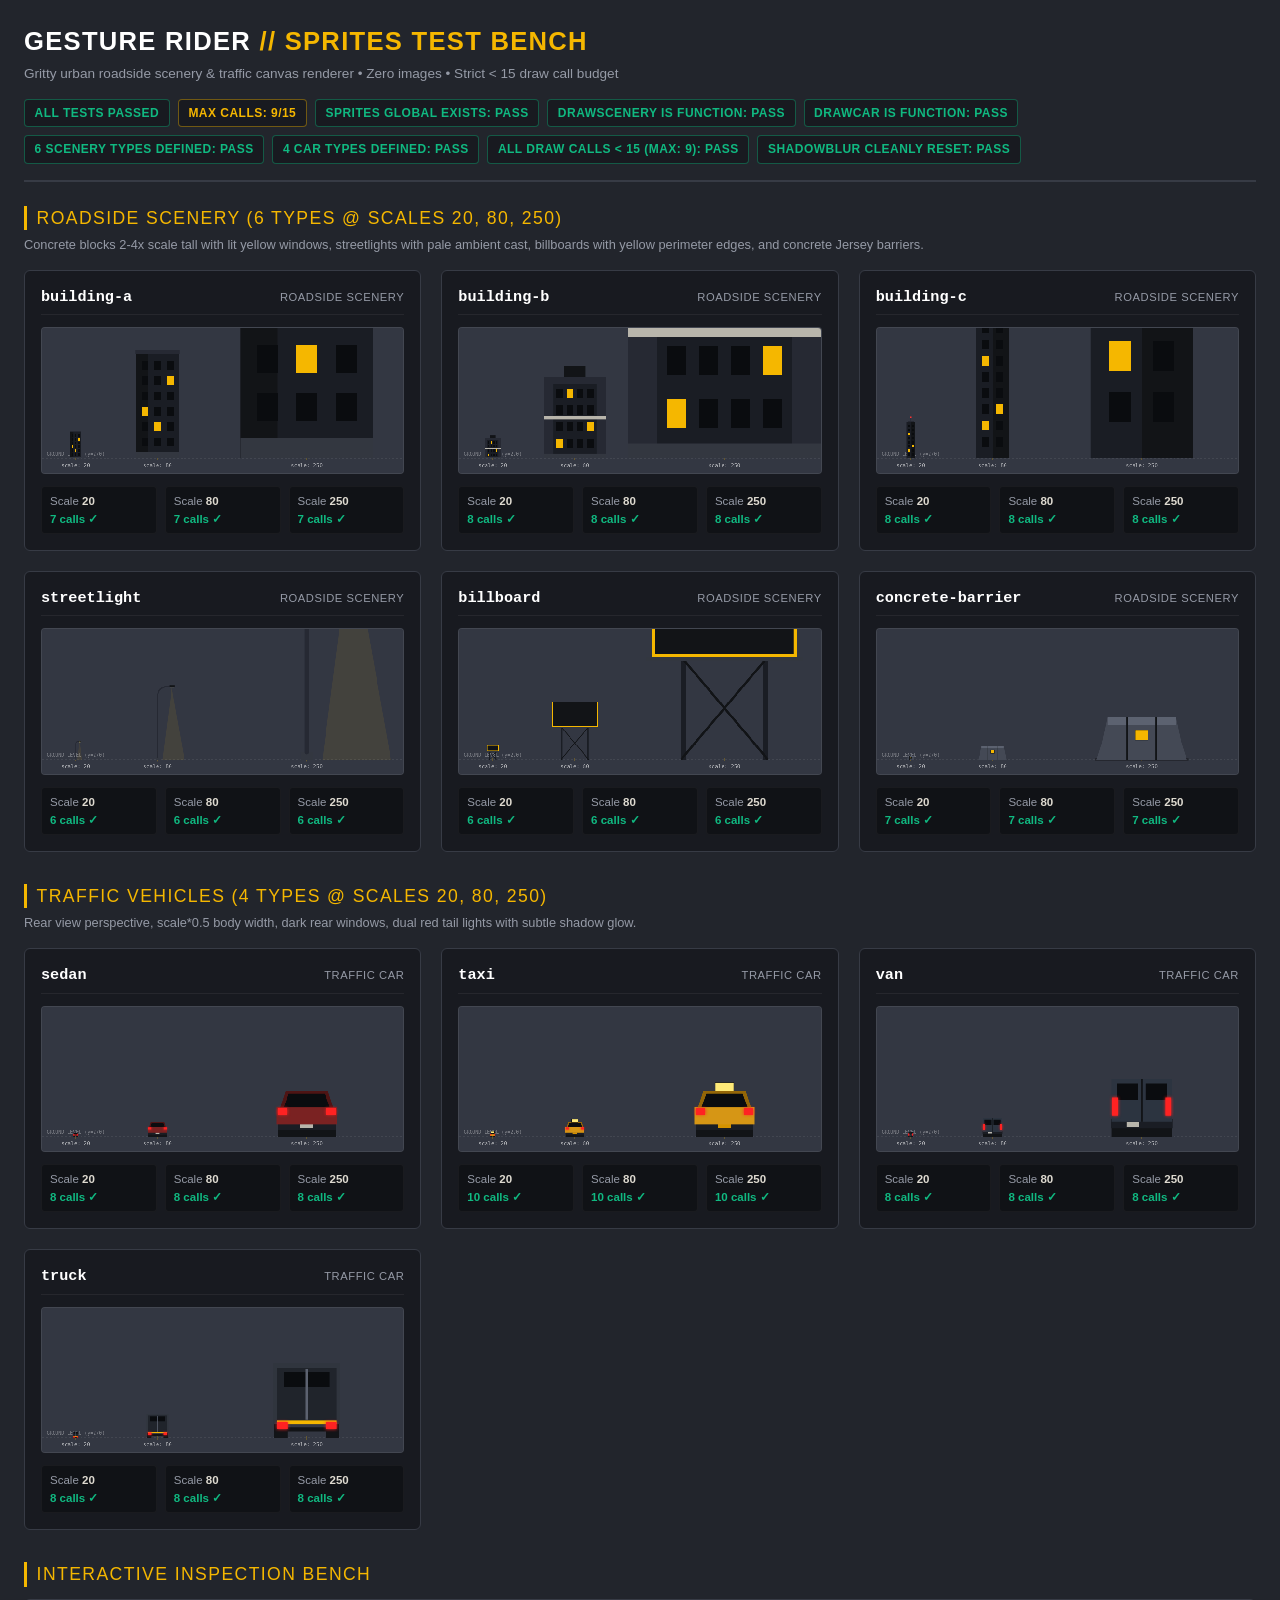
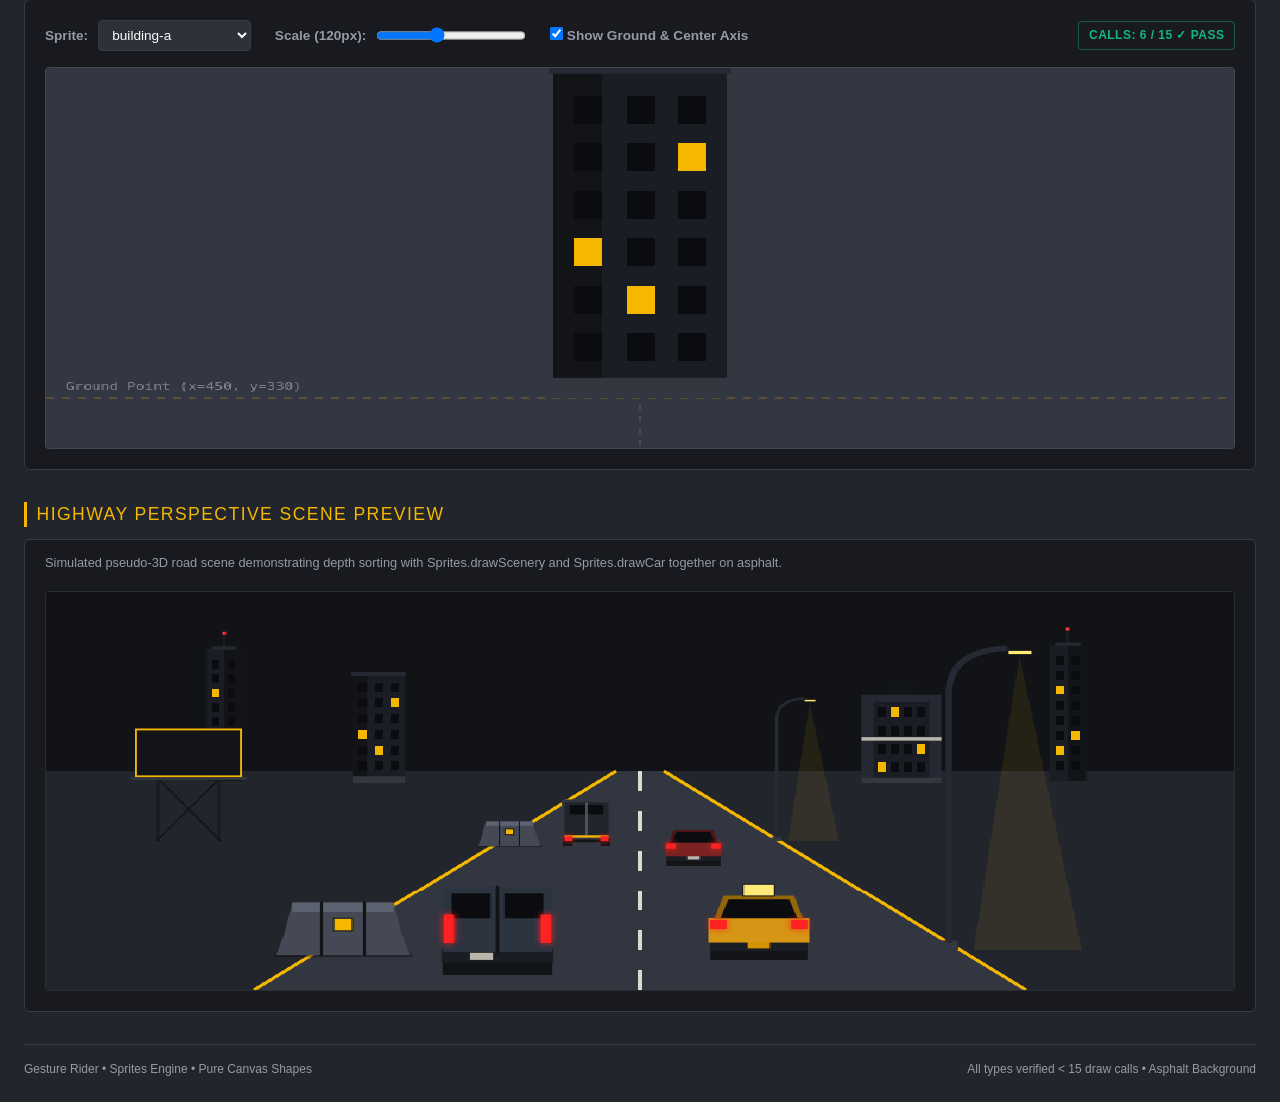
==== tools/sprite-test.html @ 246ff116 "sprites: generator and test page" ====
<!DOCTYPE html>
<html lang="en">
<head>
  <meta charset="UTF-8">
  <meta name="viewport" content="width=device-width, initial-scale=1.0">
  <title>Gesture Rider — Sprite Engine Test Bench</title>
  <style>
    :root {
      --bg-asphalt: #22252c;
      --bg-asphalt-light: #2d313a;
      --bg-card: #181a20;
      --border-card: #373b45;
      --text-main: #dedad0;
      --text-muted: #959aa6;
      --accent-yellow: #f5b700;
      --accent-yellow-dim: #997300;
      --accent-green: #10b981;
      --accent-red: #ef4444;
      --canvas-asphalt: #333742;
      --font-stack: -apple-system, BlinkMacSystemFont, "Segoe UI", Roboto, Helvetica, Arial, monospace;
    }

    * {
      box-sizing: border-box;
      margin: 0;
      padding: 0;
    }

    body {
      background-color: var(--bg-asphalt);
      color: var(--text-main);
      font-family: var(--font-stack);
      padding: 1.5rem;
      min-height: 100vh;
      line-height: 1.4;
    }

    header {
      max-width: 1300px;
      margin: 0 auto 1.5rem auto;
      border-bottom: 2px solid var(--border-card);
      padding-bottom: 1rem;
      display: flex;
      flex-wrap: wrap;
      justify-content: space-between;
      align-items: flex-end;
      gap: 1rem;
    }

    h1 {
      font-size: 1.6rem;
      font-weight: 800;
      letter-spacing: 0.05em;
      text-transform: uppercase;
      color: #fff;
    }

    h1 span {
      color: var(--accent-yellow);
    }

    .subtitle {
      font-size: 0.85rem;
      color: var(--text-muted);
      margin-top: 0.25rem;
    }

    .badge-bar {
      display: flex;
      gap: 0.5rem;
      flex-wrap: wrap;
    }

    .badge {
      display: inline-flex;
      align-items: center;
      gap: 0.35rem;
      font-size: 0.75rem;
      font-weight: 700;
      padding: 0.3rem 0.6rem;
      border-radius: 4px;
      background: var(--bg-card);
      border: 1px solid var(--border-card);
      text-transform: uppercase;
      letter-spacing: 0.04em;
    }

    .badge.pass {
      border-color: rgba(16, 185, 129, 0.4);
      color: var(--accent-green);
    }

    .badge.fail {
      border-color: rgba(239, 68, 68, 0.4);
      color: var(--accent-red);
    }

    .badge.yellow {
      border-color: rgba(245, 183, 0, 0.4);
      color: var(--accent-yellow);
    }

    main {
      max-width: 1300px;
      margin: 0 auto;
      display: flex;
      flex-direction: column;
      gap: 2rem;
    }

    .section-title {
      font-size: 1.1rem;
      text-transform: uppercase;
      letter-spacing: 0.08em;
      color: var(--accent-yellow);
      border-left: 3px solid var(--accent-yellow);
      padding-left: 0.6rem;
      margin-bottom: 0.75rem;
      display: flex;
      align-items: center;
      justify-content: space-between;
    }

    .section-desc {
      font-size: 0.8rem;
      color: var(--text-muted);
      margin-top: -0.4rem;
      margin-bottom: 1rem;
    }

    .sprite-grid {
      display: grid;
      grid-template-columns: repeat(auto-fit, minmax(380px, 1fr));
      gap: 1.25rem;
    }

    .sprite-card {
      background: var(--bg-card);
      border: 1px solid var(--border-card);
      border-radius: 6px;
      padding: 1rem;
      display: flex;
      flex-direction: column;
      gap: 0.75rem;
    }

    .card-header {
      display: flex;
      justify-content: space-between;
      align-items: baseline;
      border-bottom: 1px solid rgba(255, 255, 255, 0.06);
      padding-bottom: 0.4rem;
    }

    .sprite-name {
      font-size: 0.95rem;
      font-weight: 700;
      color: #fff;
      font-family: monospace;
    }

    .sprite-type-label {
      font-size: 0.7rem;
      text-transform: uppercase;
      color: var(--text-muted);
      letter-spacing: 0.05em;
    }

    .canvas-wrap {
      position: relative;
      background: var(--canvas-asphalt);
      border: 1px solid rgba(255, 255, 255, 0.08);
      border-radius: 4px;
      overflow: hidden;
      display: flex;
      justify-content: center;
      align-items: center;
    }

    canvas {
      display: block;
      width: 100%;
      height: auto;
      image-rendering: pixelated;
    }

    .scales-row {
      display: grid;
      grid-template-columns: 1fr 1fr 1fr;
      gap: 0.5rem;
      font-size: 0.72rem;
      color: var(--text-muted);
    }

    .scale-stat {
      background: rgba(0, 0, 0, 0.3);
      padding: 0.35rem 0.5rem;
      border-radius: 4px;
      border: 1px solid rgba(255, 255, 255, 0.04);
      display: flex;
      flex-direction: column;
      gap: 0.15rem;
    }

    .scale-stat strong {
      color: var(--text-main);
    }

    .scale-stat .calls-tag {
      color: var(--accent-green);
      font-weight: bold;
    }

    .interactive-panel {
      background: var(--bg-card);
      border: 1px solid var(--border-card);
      border-radius: 6px;
      padding: 1.25rem;
      display: flex;
      flex-direction: column;
      gap: 1rem;
    }

    .controls-row {
      display: flex;
      flex-wrap: wrap;
      gap: 1.5rem;
      align-items: center;
    }

    .control-group {
      display: flex;
      align-items: center;
      gap: 0.6rem;
      font-size: 0.85rem;
    }

    label {
      color: var(--text-muted);
      font-weight: 600;
    }

    select, input[type="range"] {
      background: var(--bg-asphalt-light);
      color: #fff;
      border: 1px solid var(--border-card);
      padding: 0.4rem 0.6rem;
      border-radius: 4px;
      font-size: 0.85rem;
    }

    select:focus, input[type="range"]:focus {
      outline: none;
      border-color: var(--accent-yellow);
    }

    .interactive-canvas-wrap {
      background: var(--canvas-asphalt);
      border: 1px solid rgba(255, 255, 255, 0.08);
      border-radius: 4px;
      position: relative;
    }

    #interactiveCanvas {
      width: 100%;
      height: 380px;
    }

    .highway-preview-wrap {
      background: var(--bg-card);
      border: 1px solid var(--border-card);
      border-radius: 6px;
      padding: 1.25rem;
      display: flex;
      flex-direction: column;
      gap: 0.75rem;
    }

    #highwayCanvas {
      width: 100%;
      height: 400px;
      background: #191c22;
      border: 1px solid rgba(255, 255, 255, 0.08);
      border-radius: 4px;
    }

    footer {
      max-width: 1300px;
      margin: 2rem auto 0 auto;
      padding-top: 1rem;
      border-top: 1px solid var(--border-card);
      font-size: 0.75rem;
      color: var(--text-muted);
      display: flex;
      justify-content: space-between;
    }
  </style>
</head>
<body>

  <header>
    <div>
      <h1>Gesture Rider <span>// Sprites Test Bench</span></h1>
      <div class="subtitle">Gritty urban roadside scenery & traffic canvas renderer &bull; Zero images &bull; Strict &lt; 15 draw call budget</div>
    </div>
    <div class="badge-bar" id="suiteBadges">
      <div class="badge yellow">Initializing tests...</div>
    </div>
  </header>

  <main>

    <!-- SECTION 1: SCENERY TYPES -->
    <section>
      <div class="section-title">
        <span>Roadside Scenery (6 Types @ Scales 20, 80, 250)</span>
      </div>
      <div class="section-desc">
        Concrete blocks 2-4x scale tall with lit yellow windows, streetlights with pale ambient cast, billboards with yellow perimeter edges, and concrete Jersey barriers.
      </div>
      <div class="sprite-grid" id="sceneryGrid"></div>
    </section>

    <!-- SECTION 2: CAR / TRAFFIC TYPES -->
    <section>
      <div class="section-title">
        <span>Traffic Vehicles (4 Types @ Scales 20, 80, 250)</span>
      </div>
      <div class="section-desc">
        Rear view perspective, scale*0.5 body width, dark rear windows, dual red tail lights with subtle shadow glow.
      </div>
      <div class="sprite-grid" id="carsGrid"></div>
    </section>

    <!-- SECTION 3: INTERACTIVE INSPECTION -->
    <section>
      <div class="section-title">
        <span>Interactive Inspection Bench</span>
      </div>
      <div class="interactive-panel">
        <div class="controls-row">
          <div class="control-group">
            <label for="typeSelect">Sprite:</label>
            <select id="typeSelect"></select>
          </div>
          <div class="control-group">
            <label for="scaleSlider">Scale (<span id="scaleValueDisplay">120</span>px):</label>
            <input type="range" id="scaleSlider" min="10" max="300" value="120" step="2">
          </div>
          <div class="control-group">
            <label><input type="checkbox" id="showGroundCheck" checked> Show Ground & Center Axis</label>
          </div>
          <div class="badge-bar" style="margin-left: auto;">
            <div class="badge pass" id="benchCallsBadge">Calls: -</div>
          </div>
        </div>

        <div class="interactive-canvas-wrap">
          <canvas id="interactiveCanvas" width="900" height="380"></canvas>
        </div>
      </div>
    </section>

    <!-- SECTION 4: INTEGRATED HIGHWAY PERSPECTIVE PREVIEW -->
    <section>
      <div class="section-title">
        <span>Highway Perspective Scene Preview</span>
      </div>
      <div class="highway-preview-wrap">
        <div class="section-desc" style="margin-bottom: 0.5rem;">
          Simulated pseudo-3D road scene demonstrating depth sorting with Sprites.drawScenery and Sprites.drawCar together on asphalt.
        </div>
        <canvas id="highwayCanvas" width="1000" height="400"></canvas>
      </div>
    </section>

  </main>

  <footer>
    <div>Gesture Rider &bull; Sprites Engine &bull; Pure Canvas Shapes</div>
    <div>All types verified &lt; 15 draw calls &bull; Asphalt Background</div>
  </footer>

  <!-- Include sprites.js -->
  <script src="../sprites.js"></script>

  <script>
    (function () {
      'use strict';

      // -----------------------------------------------------------------
      // Draw Call Interceptor
      // -----------------------------------------------------------------
      function createDrawCallTracker(ctx) {
        let drawCalls = 0;
        const methods = ['fillRect', 'strokeRect', 'stroke', 'fill', 'fillText', 'strokeText'];
        const originals = {};

        methods.forEach(fn => {
          originals[fn] = ctx[fn];
          ctx[fn] = function (...args) {
            drawCalls++;
            return originals[fn].apply(ctx, args);
          };
        });

        // Intercept drawImage to enforce no external image rule
        const origDrawImage = ctx.drawImage;
        ctx.drawImage = function (...args) {
          throw new Error('Canvas rule violation: drawImage is strictly forbidden!');
        };

        return {
          get count() { return drawCalls; },
          reset() { drawCalls = 0; },
          restore() {
            methods.forEach(fn => { ctx[fn] = originals[fn]; });
            ctx.drawImage = origDrawImage;
          }
        };
      }

      // -----------------------------------------------------------------
      // Render Sprite Card (Scales: 20, 80, 250)
      // -----------------------------------------------------------------
      const SCENERY_TYPES = Sprites.SCENERY_TYPES;
      const CAR_TYPES = Sprites.CAR_TYPES;
      const TEST_SCALES = [20, 80, 250];

      function renderTriScaleCard(container, type, isCar) {
        const card = document.createElement('div');
        card.className = 'sprite-card';

        const header = document.createElement('div');
        header.className = 'card-header';
        header.innerHTML = `
          <div class="sprite-name">${type}</div>
          <div class="sprite-type-label">${isCar ? 'Traffic Car' : 'Roadside Scenery'}</div>
        `;
        card.appendChild(header);

        // Canvas container
        const wrap = document.createElement('div');
        wrap.className = 'canvas-wrap';

        // Wide canvas to fit scale 20, 80, 250 side-by-side
        const canvas = document.createElement('canvas');
        canvas.width = 750;
        canvas.height = 300;
        wrap.appendChild(canvas);
        card.appendChild(wrap);

        const ctx = canvas.getContext('2d');
        const tracker = createDrawCallTracker(ctx);

        // Asphalt background
        ctx.fillStyle = '#333742';
        ctx.fillRect(0, 0, canvas.width, canvas.height);

        // Ground line across the canvas
        const groundY = 270;
        ctx.strokeStyle = 'rgba(255, 255, 255, 0.15)';
        ctx.lineWidth = 1;
        ctx.setLineDash([4, 4]);
        ctx.beginPath();
        ctx.moveTo(0, groundY);
        ctx.lineTo(canvas.width, groundY);
        ctx.stroke();
        ctx.setLineDash([]);

        // Ground labels
        ctx.fillStyle = 'rgba(255, 255, 255, 0.35)';
        ctx.font = '10px monospace';
        ctx.fillText('GROUND LEVEL (y=270)', 10, groundY - 6);

        // Three anchor X coordinates for the 3 scales
        // Scale 20: x = 70
        // Scale 80: x = 240
        // Scale 250: x = 550
        const xPositions = [70, 240, 550];
        const callStats = [];

        TEST_SCALES.forEach((scale, i) => {
          const x = xPositions[i];
          tracker.reset();

          // Marker tick at ground point (x, y)
          ctx.strokeStyle = 'rgba(245, 183, 0, 0.5)';
          ctx.lineWidth = 1;
          ctx.beginPath();
          ctx.moveTo(x, groundY - 4);
          ctx.lineTo(x, groundY + 4);
          ctx.stroke();

          // Render sprite
          if (isCar) {
            Sprites.drawCar(ctx, type, x, groundY, scale);
          } else {
            Sprites.drawScenery(ctx, type, x, groundY, scale);
          }

          const calls = tracker.count;
          callStats.push({ scale, calls });

          // Scale marker text
          ctx.fillStyle = 'rgba(255, 255, 255, 0.6)';
          ctx.font = '11px monospace';
          ctx.textAlign = 'center';
          ctx.fillText(`scale: ${scale}`, x, groundY + 18);
        });

        // Scales row stats below canvas
        const statsRow = document.createElement('div');
        statsRow.className = 'scales-row';
        callStats.forEach(stat => {
          const cell = document.createElement('div');
          cell.className = 'scale-stat';
          cell.innerHTML = `
            <div>Scale <strong>${stat.scale}</strong></div>
            <div class="calls-tag">${stat.calls} calls ${stat.calls < 15 ? '✓' : '✗'}</div>
          `;
          statsRow.appendChild(cell);
        });
        card.appendChild(statsRow);

        container.appendChild(card);
      }

      // Populate Scenery and Cars
      const sceneryGrid = document.getElementById('sceneryGrid');
      SCENERY_TYPES.forEach(t => renderTriScaleCard(sceneryGrid, t, false));

      const carsGrid = document.getElementById('carsGrid');
      CAR_TYPES.forEach(t => renderTriScaleCard(carsGrid, t, true));

      // -----------------------------------------------------------------
      // Interactive Bench
      // -----------------------------------------------------------------
      const typeSelect = document.getElementById('typeSelect');
      const scaleSlider = document.getElementById('scaleSlider');
      const scaleValueDisplay = document.getElementById('scaleValueDisplay');
      const showGroundCheck = document.getElementById('showGroundCheck');
      const benchCallsBadge = document.getElementById('benchCallsBadge');
      const interactiveCanvas = document.getElementById('interactiveCanvas');
      const intCtx = interactiveCanvas.getContext('2d');
      const intTracker = createDrawCallTracker(intCtx);

      // Populate selector
      const optGroupScenery = document.createElement('optgroup');
      optGroupScenery.label = 'Roadside Scenery';
      SCENERY_TYPES.forEach(t => {
        const opt = document.createElement('option');
        opt.value = 'scenery:' + t;
        opt.textContent = t;
        optGroupScenery.appendChild(opt);
      });
      typeSelect.appendChild(optGroupScenery);

      const optGroupCars = document.createElement('optgroup');
      optGroupCars.label = 'Traffic Cars';
      CAR_TYPES.forEach(t => {
        const opt = document.createElement('option');
        opt.value = 'car:' + t;
        opt.textContent = t;
        optGroupCars.appendChild(opt);
      });
      typeSelect.appendChild(optGroupCars);

      function updateInteractive() {
        const val = typeSelect.value;
        const [category, type] = val.split(':');
        const scale = parseInt(scaleSlider.value, 10);
        scaleValueDisplay.textContent = scale;

        const cw = interactiveCanvas.width;
        const ch = interactiveCanvas.height;
        const cx = cw / 2;
        const groundY = ch - 50;

        // Asphalt background
        intCtx.fillStyle = '#333742';
        intCtx.fillRect(0, 0, cw, ch);

        if (showGroundCheck.checked) {
          // Asphalt road markings / ground axis
          intCtx.strokeStyle = 'rgba(245, 183, 0, 0.4)';
          intCtx.lineWidth = 1;
          intCtx.setLineDash([6, 6]);
          intCtx.beginPath();
          intCtx.moveTo(0, groundY);
          intCtx.lineTo(cw, groundY);
          intCtx.stroke();

          intCtx.strokeStyle = 'rgba(255, 255, 255, 0.2)';
          intCtx.beginPath();
          intCtx.moveTo(cx, 0);
          intCtx.lineTo(cx, ch);
          intCtx.stroke();
          intCtx.setLineDash([]);

          intCtx.fillStyle = 'rgba(255, 255, 255, 0.4)';
          intCtx.font = '11px monospace';
          intCtx.textAlign = 'left';
          intCtx.fillText(`Ground Point (x=${cx}, y=${groundY})`, 15, groundY - 8);
        }

        intTracker.reset();
        if (category === 'car') {
          Sprites.drawCar(intCtx, type, cx, groundY, scale);
        } else {
          Sprites.drawScenery(intCtx, type, cx, groundY, scale);
        }

        const calls = intTracker.count;
        benchCallsBadge.textContent = `Calls: ${calls} / 15 ${calls < 15 ? '✓ PASS' : '✗ OVER'}`;
        benchCallsBadge.className = calls < 15 ? 'badge pass' : 'badge fail';
      }

      typeSelect.addEventListener('change', updateInteractive);
      scaleSlider.addEventListener('input', updateInteractive);
      showGroundCheck.addEventListener('change', updateInteractive);
      updateInteractive();

      // -----------------------------------------------------------------
      // Highway Scene Preview (Simulated pseudo-3D perspective road)
      // -----------------------------------------------------------------
      const hwCanvas = document.getElementById('highwayCanvas');
      const hwCtx = hwCanvas.getContext('2d');

      function drawHighwayPreview() {
        const w = hwCanvas.width;
        const h = hwCanvas.height;

        // Dark night sky
        hwCtx.fillStyle = '#111317';
        hwCtx.fillRect(0, 0, w, h * 0.45);

        // Ground / asphalt plane
        hwCtx.fillStyle = '#22252c';
        hwCtx.fillRect(0, h * 0.45, w, h * 0.55);

        // Vanishing point
        const vpX = w * 0.5;
        const vpY = h * 0.45;

        // Road trapezoid
        const roadBottomW = w * 0.65;
        const roadTopW = 20;

        hwCtx.fillStyle = '#323640';
        hwCtx.beginPath();
        hwCtx.moveTo(vpX - roadTopW, vpY);
        hwCtx.lineTo(vpX + roadTopW, vpY);
        hwCtx.lineTo(vpX + roadBottomW / 2, h);
        hwCtx.lineTo(vpX - roadBottomW / 2, h);
        hwCtx.closePath();
        hwCtx.fill();

        // Asphalt shoulders
        hwCtx.strokeStyle = '#f5b700';
        hwCtx.lineWidth = 3;
        hwCtx.beginPath();
        hwCtx.moveTo(vpX - roadTopW, vpY);
        hwCtx.lineTo(vpX - roadBottomW / 2, h);
        hwCtx.moveTo(vpX + roadTopW, vpY);
        hwCtx.lineTo(vpX + roadBottomW / 2, h);
        hwCtx.stroke();

        // Road center dashed lines
        hwCtx.strokeStyle = '#dedad0';
        hwCtx.lineWidth = 4;
        hwCtx.setLineDash([20, 20]);
        hwCtx.beginPath();
        hwCtx.moveTo(vpX, vpY);
        hwCtx.lineTo(vpX, h);
        hwCtx.stroke();
        hwCtx.setLineDash([]);

        // Distant city skyline using building-c & building-a (scale 30-45)
        Sprites.drawScenery(hwCtx, 'building-c', w * 0.15, vpY + 10, 35);
        Sprites.drawScenery(hwCtx, 'building-a', w * 0.28, vpY + 12, 40);
        Sprites.drawScenery(hwCtx, 'building-b', w * 0.72, vpY + 12, 42);
        Sprites.drawScenery(hwCtx, 'building-c', w * 0.86, vpY + 10, 36);

        // Mid-distance roadside objects
        // Left roadside billboard
        Sprites.drawScenery(hwCtx, 'billboard', w * 0.12, vpY + 70, 75);
        // Concrete barrier on left shoulder
        Sprites.drawScenery(hwCtx, 'concrete-barrier', vpX - 110, vpY + 75, 70);
        // Streetlights
        Sprites.drawScenery(hwCtx, 'streetlight', vpX + 115, vpY + 70, 75);

        // Mid-distance traffic
        Sprites.drawCar(hwCtx, 'truck', vpX - 45, vpY + 75, 75);
        Sprites.drawCar(hwCtx, 'sedan', vpX + 45, vpY + 95, 95);

        // Near-distance roadside
        Sprites.drawScenery(hwCtx, 'streetlight', vpX + 260, vpY + 180, 160);
        Sprites.drawScenery(hwCtx, 'concrete-barrier', vpX - 250, vpY + 185, 150);

        // Close traffic: taxi in right lane, van in left lane
        Sprites.drawCar(hwCtx, 'taxi', vpX + 100, vpY + 190, 170);
        Sprites.drawCar(hwCtx, 'van', vpX - 120, vpY + 205, 185);
      }

      drawHighwayPreview();

      // -----------------------------------------------------------------
      // Automated Self-Test Verification Suite
      // -----------------------------------------------------------------
      function runSelfTests() {
        const badgesContainer = document.getElementById('suiteBadges');
        badgesContainer.innerHTML = '';

        const results = [];
        function assert(name, condition) {
          results.push({ name, pass: Boolean(condition) });
        }

        assert('Sprites Global Exists', typeof window.Sprites === 'object' && window.Sprites !== null);
        assert('drawScenery is Function', typeof Sprites.drawScenery === 'function');
        assert('drawCar is Function', typeof Sprites.drawCar === 'function');
        assert('6 Scenery Types Defined', Array.isArray(Sprites.SCENERY_TYPES) && Sprites.SCENERY_TYPES.length === 6);
        assert('4 Car Types Defined', Array.isArray(Sprites.CAR_TYPES) && Sprites.CAR_TYPES.length === 4);

        // Mock test context for draw call & shadowBlur verification
        const mockCanvas = document.createElement('canvas');
        mockCanvas.width = 1000;
        mockCanvas.height = 1000;
        const mockCtx = mockCanvas.getContext('2d');
        const tracker = createDrawCallTracker(mockCtx);

        let maxCallsFound = 0;
        let allCallsUnder15 = true;
        let shadowBlurAlwaysZero = true;

        // Test every scenery type at 20, 80, 250
        SCENERY_TYPES.forEach(type => {
          TEST_SCALES.forEach(scale => {
            tracker.reset();
            Sprites.drawScenery(mockCtx, type, 500, 500, scale);
            const calls = tracker.count;
            if (calls > maxCallsFound) maxCallsFound = calls;
            if (calls >= 15) allCallsUnder15 = false;
            if (mockCtx.shadowBlur !== 0) shadowBlurAlwaysZero = false;
          });
        });

        // Test every car type at 20, 80, 250
        CAR_TYPES.forEach(type => {
          TEST_SCALES.forEach(scale => {
            tracker.reset();
            Sprites.drawCar(mockCtx, type, 500, 500, scale);
            const calls = tracker.count;
            if (calls > maxCallsFound) maxCallsFound = calls;
            if (calls >= 15) allCallsUnder15 = false;
            if (mockCtx.shadowBlur !== 0) shadowBlurAlwaysZero = false;
          });
        });

        assert('All Draw Calls < 15 (Max: ' + maxCallsFound + ')', allCallsUnder15);
        assert('shadowBlur Cleanly Reset', shadowBlurAlwaysZero);

        // Add badges
        const allPass = results.every(r => r.pass);
        const masterBadge = document.createElement('div');
        masterBadge.className = allPass ? 'badge pass' : 'badge fail';
        masterBadge.textContent = allPass ? 'ALL TESTS PASSED' : 'TESTS FAILED';
        badgesContainer.appendChild(masterBadge);

        const callsBadge = document.createElement('div');
        callsBadge.className = 'badge yellow';
        callsBadge.textContent = `Max Calls: ${maxCallsFound}/15`;
        badgesContainer.appendChild(callsBadge);

        results.forEach(r => {
          const b = document.createElement('div');
          b.className = r.pass ? 'badge pass' : 'badge fail';
          b.textContent = `${r.name}: ${r.pass ? 'PASS' : 'FAIL'}`;
          badgesContainer.appendChild(b);
        });
      }

      runSelfTests();
    })();
  </script>
</body>
</html>
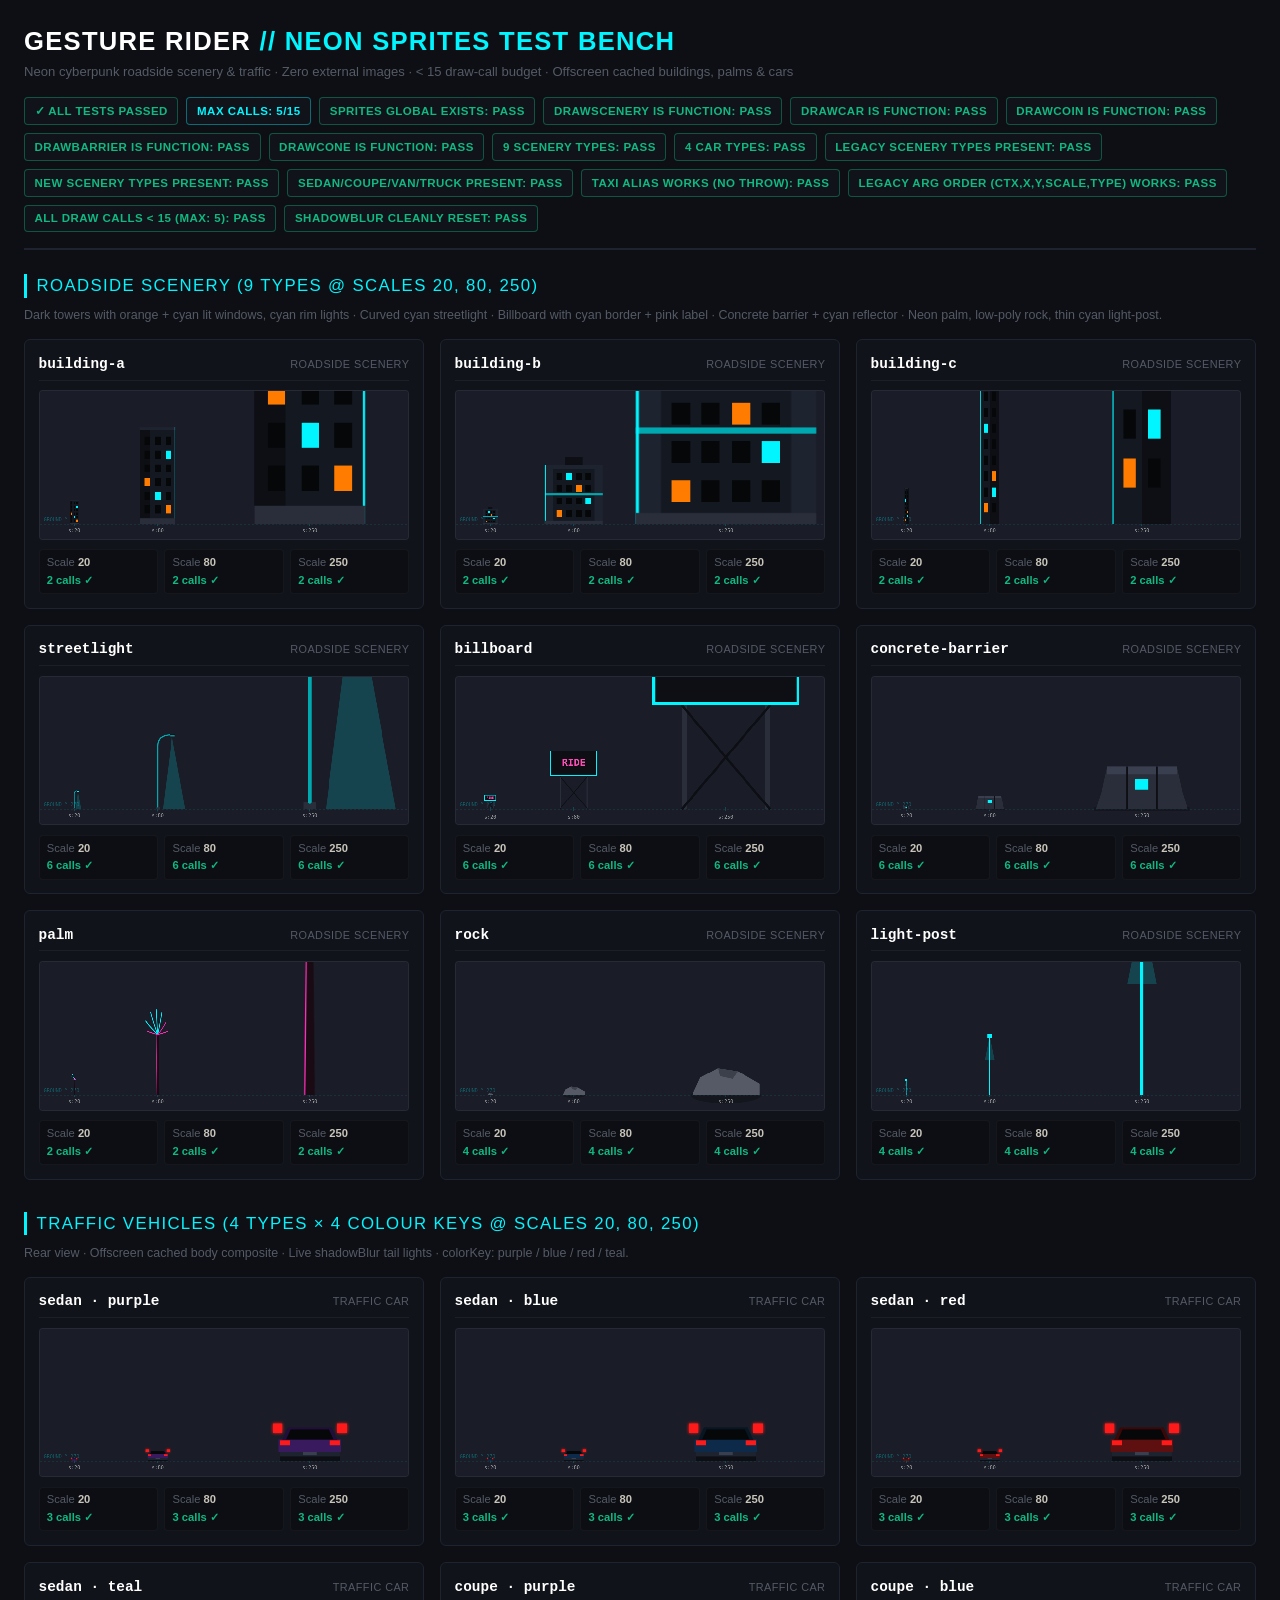
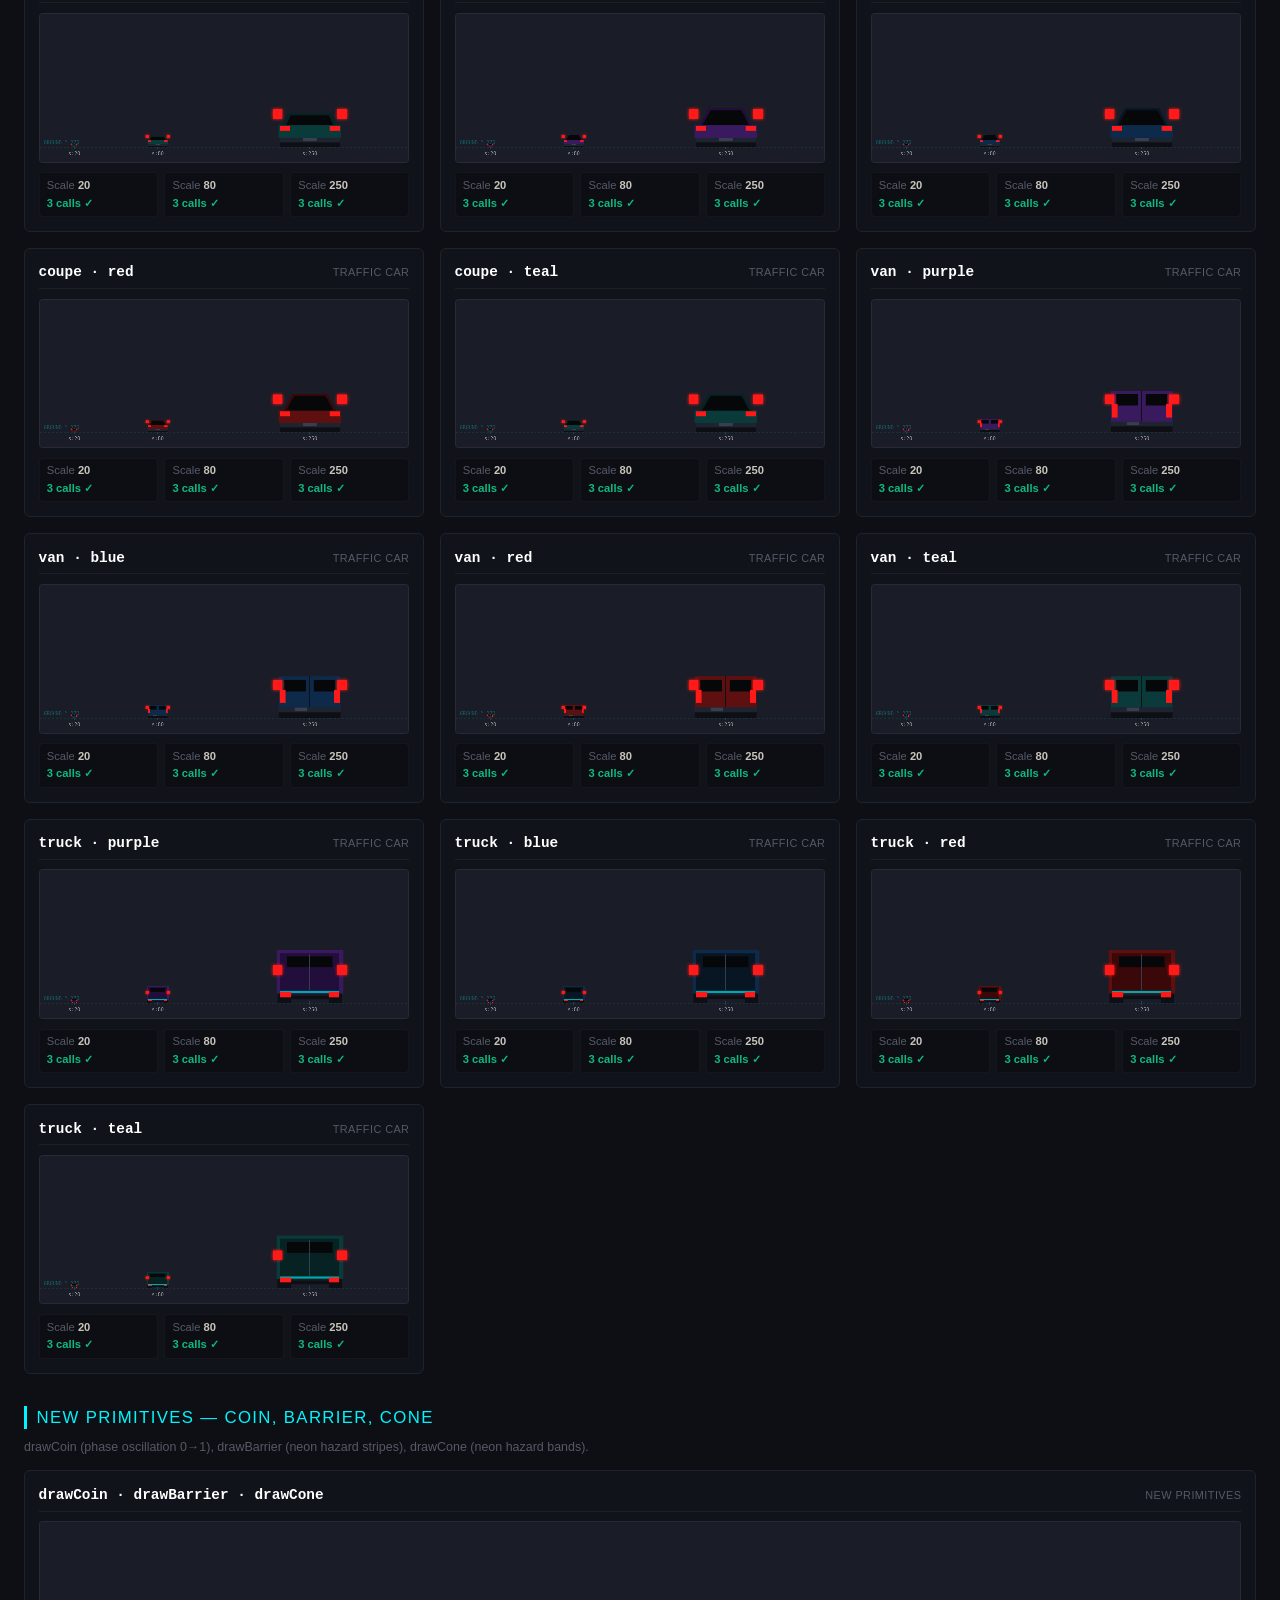
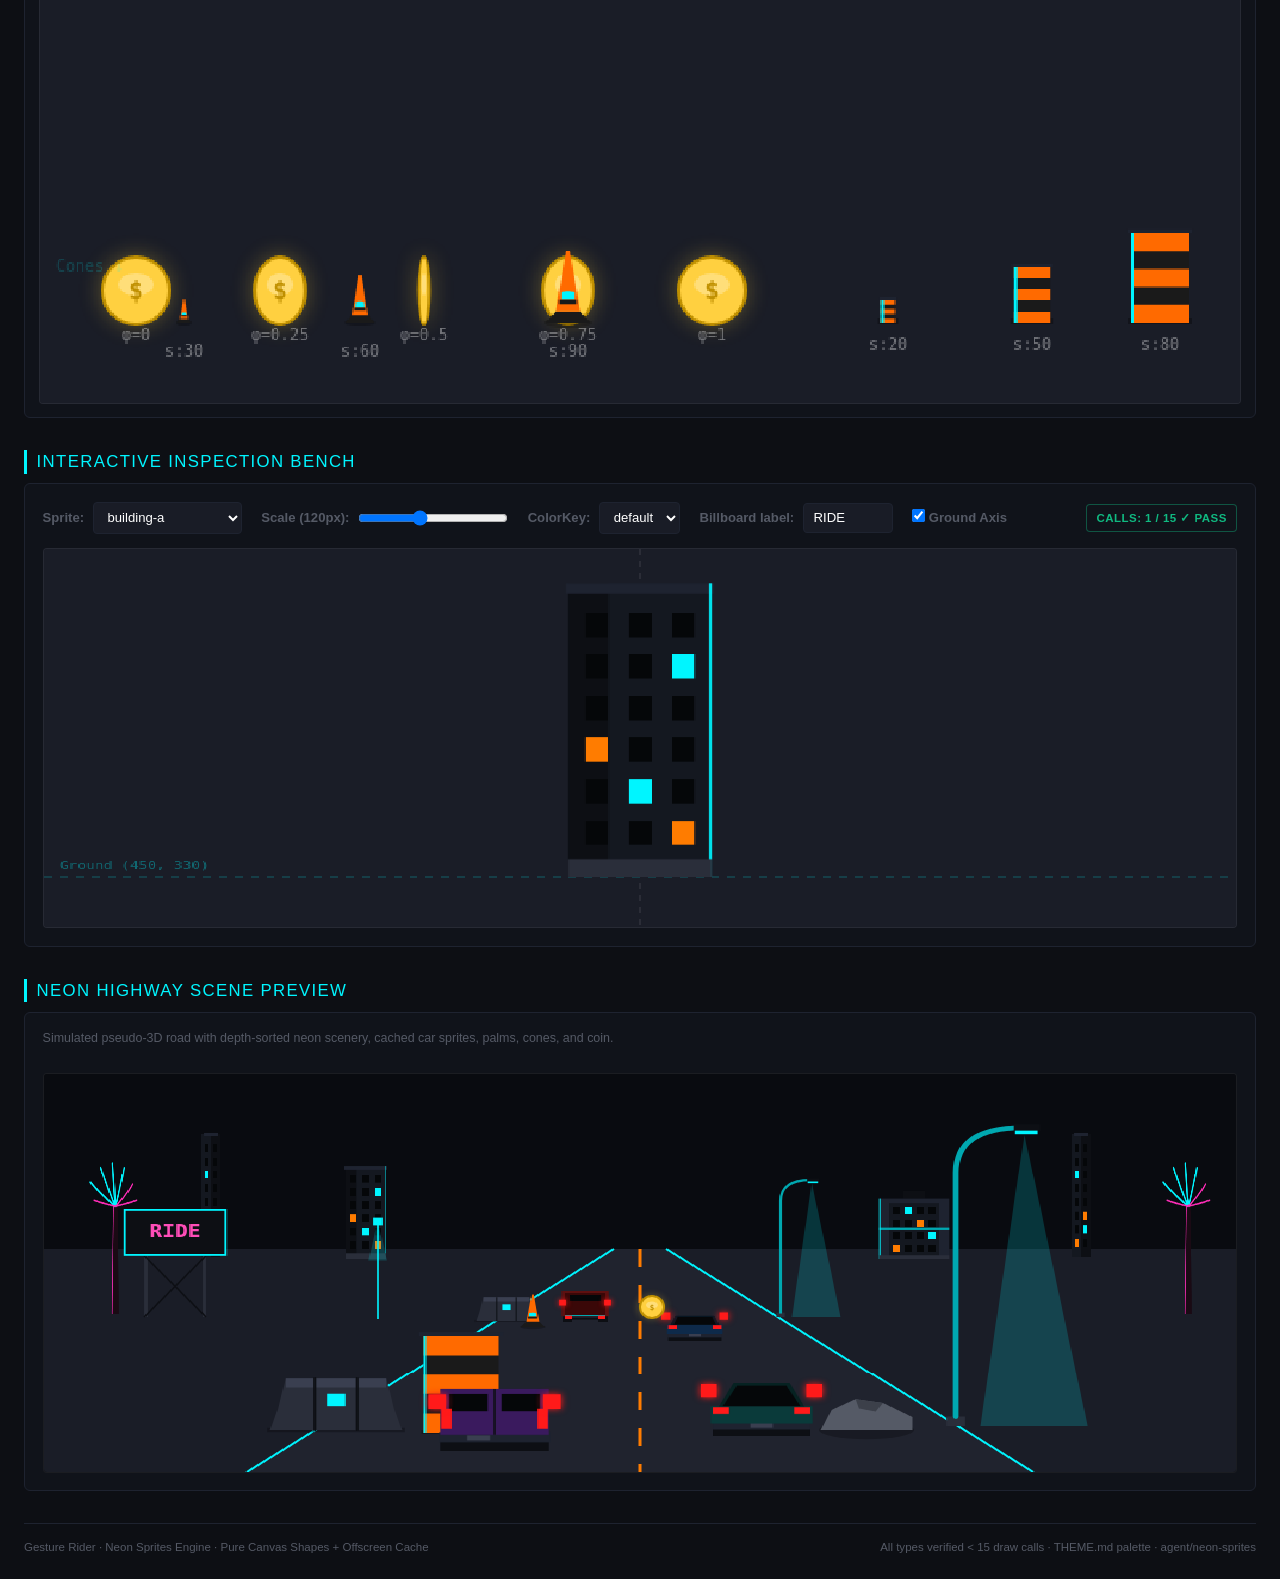
==== commit 10a6a79f: "Neon sprites" ====
--- a/tools/sprite-test.html
+++ b/tools/sprite-test.html
@@ -3,31 +3,27 @@
 <head>
   <meta charset="UTF-8">
   <meta name="viewport" content="width=device-width, initial-scale=1.0">
-  <title>Gesture Rider — Sprite Engine Test Bench</title>
+  <title>Gesture Rider — Neon Sprites Test Bench</title>
   <style>
     :root {
-      --bg-asphalt: #22252c;
-      --bg-asphalt-light: #2d313a;
-      --bg-card: #181a20;
-      --border-card: #373b45;
-      --text-main: #dedad0;
-      --text-muted: #959aa6;
-      --accent-yellow: #f5b700;
-      --accent-yellow-dim: #997300;
-      --accent-green: #10b981;
-      --accent-red: #ef4444;
-      --canvas-asphalt: #333742;
+      --bg-main:         #0d0f14;
+      --bg-card:         #10131a;
+      --bg-canvas:       #1a1d27;
+      --border-card:     #1e2330;
+      --text-main:       #c8c4ba;
+      --text-muted:      #555a66;
+      --accent-cyan:     #00f5ff;
+      --accent-orange:   #ff7c00;
+      --accent-magenta:  #ff2eb8;
+      --accent-green:    #10b981;
+      --accent-red:      #ef4444;
       --font-stack: -apple-system, BlinkMacSystemFont, "Segoe UI", Roboto, Helvetica, Arial, monospace;
     }
 
-    * {
-      box-sizing: border-box;
-      margin: 0;
-      padding: 0;
-    }
+    * { box-sizing: border-box; margin: 0; padding: 0; }
 
     body {
-      background-color: var(--bg-asphalt);
+      background: var(--bg-main);
       color: var(--text-main);
       font-family: var(--font-stack);
       padding: 1.5rem;
@@ -36,7 +32,7 @@
     }
 
     header {
-      max-width: 1300px;
+      max-width: 1400px;
       margin: 0 auto 1.5rem auto;
       border-bottom: 2px solid var(--border-card);
       padding-bottom: 1rem;
@@ -47,252 +43,118 @@
       gap: 1rem;
     }
 
-    h1 {
-      font-size: 1.6rem;
-      font-weight: 800;
-      letter-spacing: 0.05em;
-      text-transform: uppercase;
-      color: #fff;
-    }
-
-    h1 span {
-      color: var(--accent-yellow);
-    }
-
-    .subtitle {
-      font-size: 0.85rem;
-      color: var(--text-muted);
-      margin-top: 0.25rem;
-    }
-
-    .badge-bar {
-      display: flex;
-      gap: 0.5rem;
-      flex-wrap: wrap;
-    }
-
+    h1 { font-size: 1.6rem; font-weight: 800; letter-spacing: 0.05em; text-transform: uppercase; color: #fff; }
+    h1 span { color: var(--accent-cyan); }
+    .subtitle { font-size: 0.82rem; color: var(--text-muted); margin-top: 0.2rem; }
+
+    .badge-bar { display: flex; gap: 0.5rem; flex-wrap: wrap; }
     .badge {
-      display: inline-flex;
-      align-items: center;
-      gap: 0.35rem;
-      font-size: 0.75rem;
-      font-weight: 700;
-      padding: 0.3rem 0.6rem;
-      border-radius: 4px;
-      background: var(--bg-card);
-      border: 1px solid var(--border-card);
-      text-transform: uppercase;
-      letter-spacing: 0.04em;
-    }
-
-    .badge.pass {
-      border-color: rgba(16, 185, 129, 0.4);
-      color: var(--accent-green);
-    }
-
-    .badge.fail {
-      border-color: rgba(239, 68, 68, 0.4);
-      color: var(--accent-red);
-    }
-
-    .badge.yellow {
-      border-color: rgba(245, 183, 0, 0.4);
-      color: var(--accent-yellow);
-    }
+      display: inline-flex; align-items: center; gap: 0.35rem;
+      font-size: 0.72rem; font-weight: 700; padding: 0.3rem 0.6rem;
+      border-radius: 4px; background: var(--bg-card); border: 1px solid var(--border-card);
+      text-transform: uppercase; letter-spacing: 0.04em;
+    }
+    .badge.pass  { border-color: rgba(16,185,129,0.4); color: var(--accent-green); }
+    .badge.fail  { border-color: rgba(239,68,68,0.4);  color: var(--accent-red); }
+    .badge.cyan  { border-color: rgba(0,245,255,0.4);  color: var(--accent-cyan); }
+    .badge.orange{ border-color: rgba(255,124,0,0.4);  color: var(--accent-orange); }
 
     main {
-      max-width: 1300px;
-      margin: 0 auto;
-      display: flex;
-      flex-direction: column;
-      gap: 2rem;
+      max-width: 1400px; margin: 0 auto;
+      display: flex; flex-direction: column; gap: 2rem;
     }
 
     .section-title {
-      font-size: 1.1rem;
-      text-transform: uppercase;
-      letter-spacing: 0.08em;
-      color: var(--accent-yellow);
-      border-left: 3px solid var(--accent-yellow);
-      padding-left: 0.6rem;
-      margin-bottom: 0.75rem;
-      display: flex;
-      align-items: center;
-      justify-content: space-between;
-    }
-
-    .section-desc {
-      font-size: 0.8rem;
-      color: var(--text-muted);
-      margin-top: -0.4rem;
-      margin-bottom: 1rem;
-    }
+      font-size: 1.05rem; text-transform: uppercase; letter-spacing: 0.08em;
+      color: var(--accent-cyan); border-left: 3px solid var(--accent-cyan);
+      padding-left: 0.6rem; margin-bottom: 0.6rem;
+      display: flex; align-items: center; justify-content: space-between;
+    }
+
+    .section-desc { font-size: 0.78rem; color: var(--text-muted); margin-bottom: 0.9rem; }
 
     .sprite-grid {
       display: grid;
-      grid-template-columns: repeat(auto-fit, minmax(380px, 1fr));
-      gap: 1.25rem;
+      grid-template-columns: repeat(auto-fit, minmax(360px, 1fr));
+      gap: 1rem;
     }
 
     .sprite-card {
-      background: var(--bg-card);
-      border: 1px solid var(--border-card);
-      border-radius: 6px;
-      padding: 1rem;
-      display: flex;
-      flex-direction: column;
-      gap: 0.75rem;
+      background: var(--bg-card); border: 1px solid var(--border-card);
+      border-radius: 6px; padding: 0.85rem;
+      display: flex; flex-direction: column; gap: 0.6rem;
     }
 
     .card-header {
-      display: flex;
-      justify-content: space-between;
-      align-items: baseline;
-      border-bottom: 1px solid rgba(255, 255, 255, 0.06);
-      padding-bottom: 0.4rem;
-    }
-
-    .sprite-name {
-      font-size: 0.95rem;
-      font-weight: 700;
-      color: #fff;
-      font-family: monospace;
-    }
-
-    .sprite-type-label {
-      font-size: 0.7rem;
-      text-transform: uppercase;
-      color: var(--text-muted);
-      letter-spacing: 0.05em;
-    }
+      display: flex; justify-content: space-between; align-items: baseline;
+      border-bottom: 1px solid rgba(255,255,255,0.05);
+      padding-bottom: 0.35rem;
+    }
+
+    .sprite-name { font-size: 0.9rem; font-weight: 700; color: #fff; font-family: monospace; }
+    .sprite-type-label { font-size: 0.68rem; text-transform: uppercase; color: var(--text-muted); letter-spacing: 0.04em; }
 
     .canvas-wrap {
-      position: relative;
-      background: var(--canvas-asphalt);
-      border: 1px solid rgba(255, 255, 255, 0.08);
-      border-radius: 4px;
-      overflow: hidden;
-      display: flex;
-      justify-content: center;
-      align-items: center;
-    }
-
-    canvas {
-      display: block;
-      width: 100%;
-      height: auto;
-      image-rendering: pixelated;
-    }
+      background: var(--bg-canvas);
+      border: 1px solid rgba(255,255,255,0.06);
+      border-radius: 4px; overflow: hidden;
+      display: flex; justify-content: center; align-items: center;
+    }
+
+    canvas { display: block; width: 100%; height: auto; image-rendering: pixelated; }
 
     .scales-row {
-      display: grid;
-      grid-template-columns: 1fr 1fr 1fr;
-      gap: 0.5rem;
-      font-size: 0.72rem;
-      color: var(--text-muted);
+      display: grid; grid-template-columns: 1fr 1fr 1fr;
+      gap: 0.4rem; font-size: 0.70rem; color: var(--text-muted);
     }
 
     .scale-stat {
-      background: rgba(0, 0, 0, 0.3);
-      padding: 0.35rem 0.5rem;
-      border-radius: 4px;
-      border: 1px solid rgba(255, 255, 255, 0.04);
-      display: flex;
-      flex-direction: column;
-      gap: 0.15rem;
-    }
-
-    .scale-stat strong {
-      color: var(--text-main);
-    }
-
-    .scale-stat .calls-tag {
-      color: var(--accent-green);
-      font-weight: bold;
-    }
+      background: rgba(0,0,0,0.25); padding: 0.3rem 0.45rem;
+      border-radius: 4px; border: 1px solid rgba(255,255,255,0.04);
+      display: flex; flex-direction: column; gap: 0.12rem;
+    }
+    .scale-stat strong { color: var(--text-main); }
+    .calls-tag { font-weight: bold; }
+    .calls-ok   { color: var(--accent-green); }
+    .calls-over { color: var(--accent-red); }
 
     .interactive-panel {
-      background: var(--bg-card);
-      border: 1px solid var(--border-card);
-      border-radius: 6px;
-      padding: 1.25rem;
-      display: flex;
-      flex-direction: column;
-      gap: 1rem;
+      background: var(--bg-card); border: 1px solid var(--border-card);
+      border-radius: 6px; padding: 1.1rem;
+      display: flex; flex-direction: column; gap: 0.9rem;
     }
 
     .controls-row {
-      display: flex;
-      flex-wrap: wrap;
-      gap: 1.5rem;
-      align-items: center;
-    }
-
-    .control-group {
-      display: flex;
-      align-items: center;
-      gap: 0.6rem;
-      font-size: 0.85rem;
-    }
-
-    label {
-      color: var(--text-muted);
-      font-weight: 600;
-    }
-
-    select, input[type="range"] {
-      background: var(--bg-asphalt-light);
-      color: #fff;
-      border: 1px solid var(--border-card);
-      padding: 0.4rem 0.6rem;
-      border-radius: 4px;
-      font-size: 0.85rem;
-    }
-
-    select:focus, input[type="range"]:focus {
-      outline: none;
-      border-color: var(--accent-yellow);
-    }
-
-    .interactive-canvas-wrap {
-      background: var(--canvas-asphalt);
-      border: 1px solid rgba(255, 255, 255, 0.08);
-      border-radius: 4px;
-      position: relative;
-    }
-
-    #interactiveCanvas {
-      width: 100%;
-      height: 380px;
-    }
+      display: flex; flex-wrap: wrap; gap: 1.2rem; align-items: center;
+    }
+
+    .control-group { display: flex; align-items: center; gap: 0.55rem; font-size: 0.82rem; }
+    label { color: var(--text-muted); font-weight: 600; }
+
+    select, input[type="range"], input[type="text"] {
+      background: #191c26; color: #fff; border: 1px solid var(--border-card);
+      padding: 0.4rem 0.6rem; border-radius: 4px; font-size: 0.82rem;
+    }
+    select:focus, input:focus { outline: none; border-color: var(--accent-cyan); }
+
+    #interactiveCanvas { width: 100%; height: 380px; background: var(--bg-canvas); border: 1px solid rgba(255,255,255,0.06); border-radius: 4px; }
 
     .highway-preview-wrap {
-      background: var(--bg-card);
-      border: 1px solid var(--border-card);
-      border-radius: 6px;
-      padding: 1.25rem;
-      display: flex;
-      flex-direction: column;
-      gap: 0.75rem;
+      background: var(--bg-card); border: 1px solid var(--border-card);
+      border-radius: 6px; padding: 1.1rem;
+      display: flex; flex-direction: column; gap: 0.65rem;
     }
 
     #highwayCanvas {
-      width: 100%;
-      height: 400px;
-      background: #191c22;
-      border: 1px solid rgba(255, 255, 255, 0.08);
-      border-radius: 4px;
+      width: 100%; height: 400px; background: var(--bg-main);
+      border: 1px solid rgba(255,255,255,0.06); border-radius: 4px;
     }
 
     footer {
-      max-width: 1300px;
-      margin: 2rem auto 0 auto;
-      padding-top: 1rem;
-      border-top: 1px solid var(--border-card);
-      font-size: 0.75rem;
-      color: var(--text-muted);
-      display: flex;
-      justify-content: space-between;
+      max-width: 1400px; margin: 2rem auto 0 auto;
+      padding-top: 0.9rem; border-top: 1px solid var(--border-card);
+      font-size: 0.72rem; color: var(--text-muted);
+      display: flex; justify-content: space-between;
     }
   </style>
 </head>
@@ -300,11 +162,11 @@
 
   <header>
     <div>
-      <h1>Gesture Rider <span>// Sprites Test Bench</span></h1>
-      <div class="subtitle">Gritty urban roadside scenery & traffic canvas renderer &bull; Zero images &bull; Strict &lt; 15 draw call budget</div>
+      <h1>Gesture Rider <span>// Neon Sprites Test Bench</span></h1>
+      <div class="subtitle">Neon cyberpunk roadside scenery &amp; traffic · Zero external images · &lt; 15 draw-call budget · Offscreen cached buildings, palms &amp; cars</div>
     </div>
     <div class="badge-bar" id="suiteBadges">
-      <div class="badge yellow">Initializing tests...</div>
+      <div class="badge cyan">Initialising tests…</div>
     </div>
   </header>
 
@@ -312,31 +174,28 @@
 
     <!-- SECTION 1: SCENERY TYPES -->
     <section>
-      <div class="section-title">
-        <span>Roadside Scenery (6 Types @ Scales 20, 80, 250)</span>
-      </div>
-      <div class="section-desc">
-        Concrete blocks 2-4x scale tall with lit yellow windows, streetlights with pale ambient cast, billboards with yellow perimeter edges, and concrete Jersey barriers.
-      </div>
+      <div class="section-title"><span>Roadside Scenery (9 Types @ Scales 20, 80, 250)</span></div>
+      <div class="section-desc">Dark towers with orange + cyan lit windows, cyan rim lights · Curved cyan streetlight · Billboard with cyan border + pink label · Concrete barrier + cyan reflector · Neon palm, low-poly rock, thin cyan light-post.</div>
       <div class="sprite-grid" id="sceneryGrid"></div>
     </section>
 
     <!-- SECTION 2: CAR / TRAFFIC TYPES -->
     <section>
-      <div class="section-title">
-        <span>Traffic Vehicles (4 Types @ Scales 20, 80, 250)</span>
-      </div>
-      <div class="section-desc">
-        Rear view perspective, scale*0.5 body width, dark rear windows, dual red tail lights with subtle shadow glow.
-      </div>
+      <div class="section-title"><span>Traffic Vehicles (4 Types × 4 Colour Keys @ Scales 20, 80, 250)</span></div>
+      <div class="section-desc">Rear view · Offscreen cached body composite · Live shadowBlur tail lights · colorKey: purple / blue / red / teal.</div>
       <div class="sprite-grid" id="carsGrid"></div>
     </section>
 
-    <!-- SECTION 3: INTERACTIVE INSPECTION -->
+    <!-- SECTION 3: NEW PRIMITIVES -->
     <section>
-      <div class="section-title">
-        <span>Interactive Inspection Bench</span>
-      </div>
+      <div class="section-title"><span>New Primitives — Coin, Barrier, Cone</span></div>
+      <div class="section-desc">drawCoin (phase oscillation 0→1), drawBarrier (neon hazard stripes), drawCone (neon hazard bands).</div>
+      <div class="sprite-grid" id="primitivesGrid"></div>
+    </section>
+
+    <!-- SECTION 4: INTERACTIVE INSPECTION -->
+    <section>
+      <div class="section-title"><span>Interactive Inspection Bench</span></div>
       <div class="interactive-panel">
         <div class="controls-row">
           <div class="control-group">
@@ -348,28 +207,35 @@
             <input type="range" id="scaleSlider" min="10" max="300" value="120" step="2">
           </div>
           <div class="control-group">
-            <label><input type="checkbox" id="showGroundCheck" checked> Show Ground & Center Axis</label>
+            <label for="colorKeySelect">ColorKey:</label>
+            <select id="colorKeySelect">
+              <option value="">default</option>
+              <option value="purple">purple</option>
+              <option value="blue">blue</option>
+              <option value="red">red</option>
+              <option value="teal">teal</option>
+            </select>
           </div>
-          <div class="badge-bar" style="margin-left: auto;">
+          <div class="control-group">
+            <label for="labelInput">Billboard label:</label>
+            <input type="text" id="labelInput" value="RIDE" maxlength="12" style="width:90px">
+          </div>
+          <div class="control-group">
+            <label><input type="checkbox" id="showGroundCheck" checked> Ground Axis</label>
+          </div>
+          <div class="badge-bar" style="margin-left:auto;">
             <div class="badge pass" id="benchCallsBadge">Calls: -</div>
           </div>
         </div>
-
-        <div class="interactive-canvas-wrap">
-          <canvas id="interactiveCanvas" width="900" height="380"></canvas>
-        </div>
+        <canvas id="interactiveCanvas" width="900" height="380"></canvas>
       </div>
     </section>
 
-    <!-- SECTION 4: INTEGRATED HIGHWAY PERSPECTIVE PREVIEW -->
+    <!-- SECTION 5: HIGHWAY SCENE PREVIEW -->
     <section>
-      <div class="section-title">
-        <span>Highway Perspective Scene Preview</span>
-      </div>
+      <div class="section-title"><span>Neon Highway Scene Preview</span></div>
       <div class="highway-preview-wrap">
-        <div class="section-desc" style="margin-bottom: 0.5rem;">
-          Simulated pseudo-3D road scene demonstrating depth sorting with Sprites.drawScenery and Sprites.drawCar together on asphalt.
-        </div>
+        <div class="section-desc">Simulated pseudo-3D road with depth-sorted neon scenery, cached car sprites, palms, cones, and coin.</div>
         <canvas id="highwayCanvas" width="1000" height="400"></canvas>
       </div>
     </section>
@@ -377,8 +243,8 @@
   </main>
 
   <footer>
-    <div>Gesture Rider &bull; Sprites Engine &bull; Pure Canvas Shapes</div>
-    <div>All types verified &lt; 15 draw calls &bull; Asphalt Background</div>
+    <div>Gesture Rider · Neon Sprites Engine · Pure Canvas Shapes + Offscreen Cache</div>
+    <div>All types verified &lt; 15 draw calls · THEME.md palette · agent/neon-sprites</div>
   </footer>
 
   <!-- Include sprites.js -->
@@ -388,9 +254,9 @@
     (function () {
       'use strict';
 
-      // -----------------------------------------------------------------
-      // Draw Call Interceptor
-      // -----------------------------------------------------------------
+      // The sprite-test uses drawImage now (offscreen cache), so we must allow it.
+      // The draw-call tracker intercepts only the visible-draw operations.
+      // drawImage from an OffscreenCanvas counts as 1 call.
       function createDrawCallTracker(ctx) {
         let drawCalls = 0;
         const methods = ['fillRect', 'strokeRect', 'stroke', 'fill', 'fillText', 'strokeText'];
@@ -404,10 +270,11 @@
           };
         });
 
-        // Intercept drawImage to enforce no external image rule
-        const origDrawImage = ctx.drawImage;
+        // Count drawImage calls (allowed — from offscreen cache)
+        const origDI = ctx.drawImage;
         ctx.drawImage = function (...args) {
-          throw new Error('Canvas rule violation: drawImage is strictly forbidden!');
+          drawCalls++;
+          return origDI.apply(ctx, args);
         };
 
         return {
@@ -415,35 +282,35 @@
           reset() { drawCalls = 0; },
           restore() {
             methods.forEach(fn => { ctx[fn] = originals[fn]; });
-            ctx.drawImage = origDrawImage;
+            ctx.drawImage = origDI;
           }
         };
       }
 
-      // -----------------------------------------------------------------
-      // Render Sprite Card (Scales: 20, 80, 250)
-      // -----------------------------------------------------------------
       const SCENERY_TYPES = Sprites.SCENERY_TYPES;
-      const CAR_TYPES = Sprites.CAR_TYPES;
-      const TEST_SCALES = [20, 80, 250];
-
-      function renderTriScaleCard(container, type, isCar) {
+      const CAR_TYPES     = Sprites.CAR_TYPES;
+      const COLOR_KEYS    = ['purple', 'blue', 'red', 'teal'];
+      const TEST_SCALES   = [20, 80, 250];
+      const ASPHALT       = '#1a1d27';  // THEME asphalt colour
+
+      // -------------------------------------------------------
+      // Render tri-scale card
+      // -------------------------------------------------------
+      function renderTriScaleCard(container, type, category, extra) {
         const card = document.createElement('div');
         card.className = 'sprite-card';
 
         const header = document.createElement('div');
         header.className = 'card-header';
+        const label = extra ? `${type} · ${extra}` : type;
         header.innerHTML = `
-          <div class="sprite-name">${type}</div>
-          <div class="sprite-type-label">${isCar ? 'Traffic Car' : 'Roadside Scenery'}</div>
+          <div class="sprite-name">${label}</div>
+          <div class="sprite-type-label">${category}</div>
         `;
         card.appendChild(header);
 
-        // Canvas container
         const wrap = document.createElement('div');
         wrap.className = 'canvas-wrap';
-
-        // Wide canvas to fit scale 20, 80, 250 side-by-side
         const canvas = document.createElement('canvas');
         canvas.width = 750;
         canvas.height = 300;
@@ -453,13 +320,12 @@
         const ctx = canvas.getContext('2d');
         const tracker = createDrawCallTracker(ctx);
 
-        // Asphalt background
-        ctx.fillStyle = '#333742';
+        // THEME asphalt bg
+        ctx.fillStyle = ASPHALT;
         ctx.fillRect(0, 0, canvas.width, canvas.height);
 
-        // Ground line across the canvas
         const groundY = 270;
-        ctx.strokeStyle = 'rgba(255, 255, 255, 0.15)';
+        ctx.strokeStyle = 'rgba(0,245,255,0.18)';
         ctx.lineWidth = 1;
         ctx.setLineDash([4, 4]);
         ctx.beginPath();
@@ -468,309 +334,378 @@
         ctx.stroke();
         ctx.setLineDash([]);
 
-        // Ground labels
-        ctx.fillStyle = 'rgba(255, 255, 255, 0.35)';
+        ctx.fillStyle = 'rgba(0,245,255,0.28)';
         ctx.font = '10px monospace';
-        ctx.fillText('GROUND LEVEL (y=270)', 10, groundY - 6);
-
-        // Three anchor X coordinates for the 3 scales
-        // Scale 20: x = 70
-        // Scale 80: x = 240
-        // Scale 250: x = 550
+        ctx.textAlign = 'left';
+        ctx.fillText('GROUND Y=' + groundY, 8, groundY - 6);
+
         const xPositions = [70, 240, 550];
-        const callStats = [];
+        const callStats  = [];
 
         TEST_SCALES.forEach((scale, i) => {
           const x = xPositions[i];
           tracker.reset();
 
-          // Marker tick at ground point (x, y)
-          ctx.strokeStyle = 'rgba(245, 183, 0, 0.5)';
+          ctx.strokeStyle = 'rgba(0,245,255,0.4)';
           ctx.lineWidth = 1;
           ctx.beginPath();
-          ctx.moveTo(x, groundY - 4);
-          ctx.lineTo(x, groundY + 4);
+          ctx.moveTo(x, groundY - 4); ctx.lineTo(x, groundY + 4);
           ctx.stroke();
 
-          // Render sprite
-          if (isCar) {
-            Sprites.drawCar(ctx, type, x, groundY, scale);
-          } else {
-            Sprites.drawScenery(ctx, type, x, groundY, scale);
+          if (category === 'Traffic Car') {
+            Sprites.drawCar(ctx, type, x, groundY, scale, extra || undefined);
+          } else if (category === 'Roadside Scenery') {
+            Sprites.drawScenery(ctx, type, x, groundY, scale,
+              type === 'billboard' ? 'RIDE' : undefined);
           }
 
           const calls = tracker.count;
           callStats.push({ scale, calls });
 
-          // Scale marker text
-          ctx.fillStyle = 'rgba(255, 255, 255, 0.6)';
-          ctx.font = '11px monospace';
+          ctx.fillStyle = 'rgba(255,255,255,0.55)';
+          ctx.font = '10px monospace';
           ctx.textAlign = 'center';
-          ctx.fillText(`scale: ${scale}`, x, groundY + 18);
-        });
-
-        // Scales row stats below canvas
+          ctx.fillText('s:' + scale, x, groundY + 16);
+        });
+
         const statsRow = document.createElement('div');
         statsRow.className = 'scales-row';
         callStats.forEach(stat => {
           const cell = document.createElement('div');
           cell.className = 'scale-stat';
+          const ok = stat.calls < 15;
           cell.innerHTML = `
             <div>Scale <strong>${stat.scale}</strong></div>
-            <div class="calls-tag">${stat.calls} calls ${stat.calls < 15 ? '✓' : '✗'}</div>
+            <div class="calls-tag ${ok ? 'calls-ok' : 'calls-over'}">${stat.calls} calls ${ok ? '✓' : '✗ OVER'}</div>
           `;
           statsRow.appendChild(cell);
         });
         card.appendChild(statsRow);
-
         container.appendChild(card);
       }
 
-      // Populate Scenery and Cars
+      // -------------------------------------------------------
+      // Render coin / barrier / cone primitives card
+      // -------------------------------------------------------
+      function renderPrimitivesCard(container) {
+        const card = document.createElement('div');
+        card.className = 'sprite-card';
+        card.innerHTML = `<div class="card-header"><div class="sprite-name">drawCoin · drawBarrier · drawCone</div><div class="sprite-type-label">New Primitives</div></div>`;
+
+        const wrap = document.createElement('div');
+        wrap.className = 'canvas-wrap';
+        const canvas = document.createElement('canvas');
+        canvas.width = 750; canvas.height = 300;
+        wrap.appendChild(canvas);
+        card.appendChild(wrap);
+
+        const ctx = canvas.getContext('2d');
+        ctx.fillStyle = ASPHALT;
+        ctx.fillRect(0, 0, canvas.width, canvas.height);
+
+        const groundY = 250;
+        // Coins at 3 phases
+        [[60, 0], [150, 0.25], [240, 0.5], [330, 0.75], [420, 1.0]].forEach(([px, phase]) => {
+          Sprites.drawCoin(ctx, px, groundY - 20, 20, phase);
+          ctx.fillStyle = 'rgba(255,255,255,0.4)'; ctx.font = '10px monospace'; ctx.textAlign = 'center';
+          ctx.fillText('φ=' + phase, px, groundY + 8);
+        });
+
+        // Barriers at 3 scales
+        [[530, 20], [620, 50], [700, 80]].forEach(([px, sc]) => {
+          Sprites.drawBarrier(ctx, px, groundY, sc);
+          ctx.fillStyle = 'rgba(255,255,255,0.4)'; ctx.font = '10px monospace'; ctx.textAlign = 'center';
+          ctx.fillText('s:' + sc, px, groundY + 14);
+        });
+
+        // Cones at 3 scales — use a new row below
+        const coneY = groundY - 30;
+        // add second row annotation
+        ctx.fillStyle = 'rgba(0,245,255,0.20)';
+        ctx.font = '10px monospace'; ctx.textAlign = 'left';
+        ctx.fillText('Cones ↓', 10, coneY - 5);
+        [[90, 30], [200, 60], [330, 90]].forEach(([px, sc]) => {
+          Sprites.drawCone(ctx, px, coneY + 30, sc);
+          ctx.fillStyle = 'rgba(255,255,255,0.4)'; ctx.font = '10px monospace'; ctx.textAlign = 'center';
+          ctx.fillText('s:' + sc, px, coneY + 48);
+        });
+
+        container.appendChild(card);
+      }
+
+      // Populate Scenery
       const sceneryGrid = document.getElementById('sceneryGrid');
-      SCENERY_TYPES.forEach(t => renderTriScaleCard(sceneryGrid, t, false));
-
+      SCENERY_TYPES.forEach(t => renderTriScaleCard(sceneryGrid, t, 'Roadside Scenery', null));
+
+      // Populate Cars (one card per type + all colorKeys)
       const carsGrid = document.getElementById('carsGrid');
-      CAR_TYPES.forEach(t => renderTriScaleCard(carsGrid, t, true));
-
-      // -----------------------------------------------------------------
+      CAR_TYPES.forEach(t => {
+        COLOR_KEYS.forEach(ck => renderTriScaleCard(carsGrid, t, 'Traffic Car', ck));
+      });
+
+      // Populate Primitives
+      renderPrimitivesCard(document.getElementById('primitivesGrid'));
+
+      // -------------------------------------------------------
       // Interactive Bench
-      // -----------------------------------------------------------------
-      const typeSelect = document.getElementById('typeSelect');
-      const scaleSlider = document.getElementById('scaleSlider');
-      const scaleValueDisplay = document.getElementById('scaleValueDisplay');
+      // -------------------------------------------------------
+      const typeSelect      = document.getElementById('typeSelect');
+      const scaleSlider     = document.getElementById('scaleSlider');
+      const scaleValueDisp  = document.getElementById('scaleValueDisplay');
+      const colorKeySelect  = document.getElementById('colorKeySelect');
+      const labelInput      = document.getElementById('labelInput');
       const showGroundCheck = document.getElementById('showGroundCheck');
       const benchCallsBadge = document.getElementById('benchCallsBadge');
-      const interactiveCanvas = document.getElementById('interactiveCanvas');
-      const intCtx = interactiveCanvas.getContext('2d');
-      const intTracker = createDrawCallTracker(intCtx);
-
-      // Populate selector
-      const optGroupScenery = document.createElement('optgroup');
-      optGroupScenery.label = 'Roadside Scenery';
+      const iCanvas         = document.getElementById('interactiveCanvas');
+      const iCtx            = iCanvas.getContext('2d');
+      const iTracker        = createDrawCallTracker(iCtx);
+
+      const ogScenery = document.createElement('optgroup');
+      ogScenery.label = 'Roadside Scenery';
       SCENERY_TYPES.forEach(t => {
-        const opt = document.createElement('option');
-        opt.value = 'scenery:' + t;
-        opt.textContent = t;
-        optGroupScenery.appendChild(opt);
+        const o = document.createElement('option');
+        o.value = 'scenery:' + t; o.textContent = t;
+        ogScenery.appendChild(o);
       });
-      typeSelect.appendChild(optGroupScenery);
-
-      const optGroupCars = document.createElement('optgroup');
-      optGroupCars.label = 'Traffic Cars';
+      typeSelect.appendChild(ogScenery);
+
+      const ogCars = document.createElement('optgroup');
+      ogCars.label = 'Traffic Cars';
       CAR_TYPES.forEach(t => {
-        const opt = document.createElement('option');
-        opt.value = 'car:' + t;
-        opt.textContent = t;
-        optGroupCars.appendChild(opt);
+        const o = document.createElement('option');
+        o.value = 'car:' + t; o.textContent = t;
+        ogCars.appendChild(o);
       });
-      typeSelect.appendChild(optGroupCars);
+      typeSelect.appendChild(ogCars);
+
+      const ogPrim = document.createElement('optgroup');
+      ogPrim.label = 'Primitives';
+      ['coin', 'barrier', 'cone'].forEach(t => {
+        const o = document.createElement('option');
+        o.value = 'prim:' + t; o.textContent = t;
+        ogPrim.appendChild(o);
+      });
+      typeSelect.appendChild(ogPrim);
 
       function updateInteractive() {
-        const val = typeSelect.value;
-        const [category, type] = val.split(':');
-        const scale = parseInt(scaleSlider.value, 10);
-        scaleValueDisplay.textContent = scale;
-
-        const cw = interactiveCanvas.width;
-        const ch = interactiveCanvas.height;
-        const cx = cw / 2;
-        const groundY = ch - 50;
-
-        // Asphalt background
-        intCtx.fillStyle = '#333742';
-        intCtx.fillRect(0, 0, cw, ch);
+        const [category, type] = typeSelect.value.split(':');
+        const scale    = parseInt(scaleSlider.value, 10);
+        const colorKey = colorKeySelect.value || undefined;
+        const lbl      = labelInput.value || 'RIDE';
+        scaleValueDisp.textContent = scale;
+
+        const cw = iCanvas.width, ch = iCanvas.height;
+        const cx = cw / 2, groundY = ch - 50;
+
+        iCtx.fillStyle = ASPHALT;
+        iCtx.fillRect(0, 0, cw, ch);
 
         if (showGroundCheck.checked) {
-          // Asphalt road markings / ground axis
-          intCtx.strokeStyle = 'rgba(245, 183, 0, 0.4)';
-          intCtx.lineWidth = 1;
-          intCtx.setLineDash([6, 6]);
-          intCtx.beginPath();
-          intCtx.moveTo(0, groundY);
-          intCtx.lineTo(cw, groundY);
-          intCtx.stroke();
-
-          intCtx.strokeStyle = 'rgba(255, 255, 255, 0.2)';
-          intCtx.beginPath();
-          intCtx.moveTo(cx, 0);
-          intCtx.lineTo(cx, ch);
-          intCtx.stroke();
-          intCtx.setLineDash([]);
-
-          intCtx.fillStyle = 'rgba(255, 255, 255, 0.4)';
-          intCtx.font = '11px monospace';
-          intCtx.textAlign = 'left';
-          intCtx.fillText(`Ground Point (x=${cx}, y=${groundY})`, 15, groundY - 8);
+          iCtx.strokeStyle = 'rgba(0,245,255,0.30)';
+          iCtx.lineWidth = 1;
+          iCtx.setLineDash([6, 6]);
+          iCtx.beginPath();
+          iCtx.moveTo(0, groundY); iCtx.lineTo(cw, groundY);
+          iCtx.stroke();
+          iCtx.strokeStyle = 'rgba(255,255,255,0.15)';
+          iCtx.beginPath();
+          iCtx.moveTo(cx, 0); iCtx.lineTo(cx, ch);
+          iCtx.stroke();
+          iCtx.setLineDash([]);
+          iCtx.fillStyle = 'rgba(0,245,255,0.35)';
+          iCtx.font = '11px monospace'; iCtx.textAlign = 'left';
+          iCtx.fillText(`Ground (${cx}, ${groundY})`, 12, groundY - 8);
         }
 
-        intTracker.reset();
+        iTracker.reset();
         if (category === 'car') {
-          Sprites.drawCar(intCtx, type, cx, groundY, scale);
+          Sprites.drawCar(iCtx, type, cx, groundY, scale, colorKey);
+        } else if (category === 'prim') {
+          if (type === 'coin')    Sprites.drawCoin(iCtx, cx, groundY - scale, scale * 0.4, 0.1);
+          if (type === 'barrier') Sprites.drawBarrier(iCtx, cx, groundY, scale);
+          if (type === 'cone')    Sprites.drawCone(iCtx, cx, groundY, scale);
         } else {
-          Sprites.drawScenery(intCtx, type, cx, groundY, scale);
+          Sprites.drawScenery(iCtx, type, cx, groundY, scale, lbl);
         }
 
-        const calls = intTracker.count;
-        benchCallsBadge.textContent = `Calls: ${calls} / 15 ${calls < 15 ? '✓ PASS' : '✗ OVER'}`;
-        benchCallsBadge.className = calls < 15 ? 'badge pass' : 'badge fail';
+        const calls = iTracker.count;
+        const ok = calls < 15;
+        benchCallsBadge.textContent = `Calls: ${calls} / 15 ${ok ? '✓ PASS' : '✗ OVER'}`;
+        benchCallsBadge.className   = ok ? 'badge pass' : 'badge fail';
       }
 
       typeSelect.addEventListener('change', updateInteractive);
       scaleSlider.addEventListener('input', updateInteractive);
+      colorKeySelect.addEventListener('change', updateInteractive);
+      labelInput.addEventListener('input', updateInteractive);
       showGroundCheck.addEventListener('change', updateInteractive);
       updateInteractive();
 
-      // -----------------------------------------------------------------
-      // Highway Scene Preview (Simulated pseudo-3D perspective road)
-      // -----------------------------------------------------------------
+      // -------------------------------------------------------
+      // Neon Highway Scene Preview
+      // -------------------------------------------------------
       const hwCanvas = document.getElementById('highwayCanvas');
-      const hwCtx = hwCanvas.getContext('2d');
+      const hwCtx    = hwCanvas.getContext('2d');
 
       function drawHighwayPreview() {
-        const w = hwCanvas.width;
-        const h = hwCanvas.height;
-
-        // Dark night sky
-        hwCtx.fillStyle = '#111317';
-        hwCtx.fillRect(0, 0, w, h * 0.45);
+        const w = hwCanvas.width, h = hwCanvas.height;
+
+        // Dark night sky gradient
+        hwCtx.fillStyle = '#090b10';
+        hwCtx.fillRect(0, 0, w, h * 0.44);
 
         // Ground / asphalt plane
-        hwCtx.fillStyle = '#22252c';
-        hwCtx.fillRect(0, h * 0.45, w, h * 0.55);
-
-        // Vanishing point
-        const vpX = w * 0.5;
-        const vpY = h * 0.45;
+        hwCtx.fillStyle = ASPHALT;
+        hwCtx.fillRect(0, h * 0.44, w, h * 0.56);
+
+        const vpX = w * 0.5, vpY = h * 0.44;
 
         // Road trapezoid
-        const roadBottomW = w * 0.65;
-        const roadTopW = 20;
-
-        hwCtx.fillStyle = '#323640';
+        const rbW = w * 0.66, rtW = 22;
+        hwCtx.fillStyle = '#20232e';
         hwCtx.beginPath();
-        hwCtx.moveTo(vpX - roadTopW, vpY);
-        hwCtx.lineTo(vpX + roadTopW, vpY);
-        hwCtx.lineTo(vpX + roadBottomW / 2, h);
-        hwCtx.lineTo(vpX - roadBottomW / 2, h);
-        hwCtx.closePath();
-        hwCtx.fill();
-
-        // Asphalt shoulders
-        hwCtx.strokeStyle = '#f5b700';
+        hwCtx.moveTo(vpX - rtW, vpY); hwCtx.lineTo(vpX + rtW, vpY);
+        hwCtx.lineTo(vpX + rbW / 2, h); hwCtx.lineTo(vpX - rbW / 2, h);
+        hwCtx.closePath(); hwCtx.fill();
+
+        // Road edges — cyan
+        hwCtx.strokeStyle = '#00f5ff';
+        hwCtx.lineWidth = 2;
+        hwCtx.beginPath();
+        hwCtx.moveTo(vpX - rtW, vpY); hwCtx.lineTo(vpX - rbW / 2, h);
+        hwCtx.moveTo(vpX + rtW, vpY); hwCtx.lineTo(vpX + rbW / 2, h);
+        hwCtx.stroke();
+
+        // Centre dashes — orange
+        hwCtx.strokeStyle = '#ff7c00';
         hwCtx.lineWidth = 3;
+        hwCtx.setLineDash([18, 18]);
         hwCtx.beginPath();
-        hwCtx.moveTo(vpX - roadTopW, vpY);
-        hwCtx.lineTo(vpX - roadBottomW / 2, h);
-        hwCtx.moveTo(vpX + roadTopW, vpY);
-        hwCtx.lineTo(vpX + roadBottomW / 2, h);
-        hwCtx.stroke();
-
-        // Road center dashed lines
-        hwCtx.strokeStyle = '#dedad0';
-        hwCtx.lineWidth = 4;
-        hwCtx.setLineDash([20, 20]);
-        hwCtx.beginPath();
-        hwCtx.moveTo(vpX, vpY);
-        hwCtx.lineTo(vpX, h);
-        hwCtx.stroke();
-        hwCtx.setLineDash([]);
-
-        // Distant city skyline using building-c & building-a (scale 30-45)
-        Sprites.drawScenery(hwCtx, 'building-c', w * 0.15, vpY + 10, 35);
-        Sprites.drawScenery(hwCtx, 'building-a', w * 0.28, vpY + 12, 40);
-        Sprites.drawScenery(hwCtx, 'building-b', w * 0.72, vpY + 12, 42);
-        Sprites.drawScenery(hwCtx, 'building-c', w * 0.86, vpY + 10, 36);
-
-        // Mid-distance roadside objects
-        // Left roadside billboard
-        Sprites.drawScenery(hwCtx, 'billboard', w * 0.12, vpY + 70, 75);
-        // Concrete barrier on left shoulder
-        Sprites.drawScenery(hwCtx, 'concrete-barrier', vpX - 110, vpY + 75, 70);
-        // Streetlights
-        Sprites.drawScenery(hwCtx, 'streetlight', vpX + 115, vpY + 70, 75);
+        hwCtx.moveTo(vpX, vpY); hwCtx.lineTo(vpX, h);
+        hwCtx.stroke(); hwCtx.setLineDash([]);
+
+        // Skyline buildings
+        Sprites.drawScenery(hwCtx, 'building-c', w * 0.14, vpY + 8,  34);
+        Sprites.drawScenery(hwCtx, 'building-a', w * 0.27, vpY + 10, 38);
+        Sprites.drawScenery(hwCtx, 'building-b', w * 0.73, vpY + 10, 40);
+        Sprites.drawScenery(hwCtx, 'building-c', w * 0.87, vpY + 8,  34);
+
+        // Palms mid-distance
+        Sprites.drawScenery(hwCtx, 'palm', w * 0.06, vpY + 65, 70);
+        Sprites.drawScenery(hwCtx, 'palm', w * 0.96, vpY + 65, 70);
+
+        // Mid-distance scenery
+        Sprites.drawScenery(hwCtx, 'billboard', w * 0.11, vpY + 68, 72, 'RIDE');
+        Sprites.drawScenery(hwCtx, 'concrete-barrier', vpX - 112, vpY + 72, 68);
+        Sprites.drawScenery(hwCtx, 'streetlight', vpX + 118, vpY + 68, 72);
+        Sprites.drawScenery(hwCtx, 'light-post', vpX - 220, vpY + 70, 65);
+        Sprites.drawCone(hwCtx, vpX - 90, vpY + 78, 65);
 
         // Mid-distance traffic
-        Sprites.drawCar(hwCtx, 'truck', vpX - 45, vpY + 75, 75);
-        Sprites.drawCar(hwCtx, 'sedan', vpX + 45, vpY + 95, 95);
-
-        // Near-distance roadside
-        Sprites.drawScenery(hwCtx, 'streetlight', vpX + 260, vpY + 180, 160);
-        Sprites.drawScenery(hwCtx, 'concrete-barrier', vpX - 250, vpY + 185, 150);
-
-        // Close traffic: taxi in right lane, van in left lane
-        Sprites.drawCar(hwCtx, 'taxi', vpX + 100, vpY + 190, 170);
-        Sprites.drawCar(hwCtx, 'van', vpX - 120, vpY + 205, 185);
+        Sprites.drawCar(hwCtx, 'truck', vpX - 46, vpY + 73, 72, 'red');
+        Sprites.drawCar(hwCtx, 'sedan', vpX + 46, vpY + 92, 92, 'blue');
+
+        // Coin
+        Sprites.drawCoin(hwCtx, vpX + 10, vpY + 58, 10, 0.15);
+
+        // Near-distance
+        Sprites.drawScenery(hwCtx, 'streetlight', vpX + 265, vpY + 178, 158);
+        Sprites.drawScenery(hwCtx, 'concrete-barrier', vpX - 255, vpY + 182, 148);
+        Sprites.drawScenery(hwCtx, 'rock', vpX + 190, vpY + 182, 140);
+        Sprites.drawBarrier(hwCtx, vpX - 150, vpY + 185, 140);
+
+        // Close traffic
+        Sprites.drawCar(hwCtx, 'coupe', vpX + 102, vpY + 188, 168, 'teal');
+        Sprites.drawCar(hwCtx, 'van',   vpX - 122, vpY + 203, 183, 'purple');
       }
 
       drawHighwayPreview();
 
-      // -----------------------------------------------------------------
-      // Automated Self-Test Verification Suite
-      // -----------------------------------------------------------------
+      // -------------------------------------------------------
+      // Self-test suite
+      // -------------------------------------------------------
       function runSelfTests() {
         const badgesContainer = document.getElementById('suiteBadges');
         badgesContainer.innerHTML = '';
 
         const results = [];
-        function assert(name, condition) {
-          results.push({ name, pass: Boolean(condition) });
-        }
-
-        assert('Sprites Global Exists', typeof window.Sprites === 'object' && window.Sprites !== null);
+        function assert(name, cond) { results.push({ name, pass: Boolean(cond) }); }
+
+        assert('Sprites Global Exists',   typeof window.Sprites === 'object' && window.Sprites !== null);
         assert('drawScenery is Function', typeof Sprites.drawScenery === 'function');
-        assert('drawCar is Function', typeof Sprites.drawCar === 'function');
-        assert('6 Scenery Types Defined', Array.isArray(Sprites.SCENERY_TYPES) && Sprites.SCENERY_TYPES.length === 6);
-        assert('4 Car Types Defined', Array.isArray(Sprites.CAR_TYPES) && Sprites.CAR_TYPES.length === 4);
-
-        // Mock test context for draw call & shadowBlur verification
+        assert('drawCar is Function',     typeof Sprites.drawCar === 'function');
+        assert('drawCoin is Function',    typeof Sprites.drawCoin === 'function');
+        assert('drawBarrier is Function', typeof Sprites.drawBarrier === 'function');
+        assert('drawCone is Function',    typeof Sprites.drawCone === 'function');
+        assert('9 Scenery Types',  Array.isArray(Sprites.SCENERY_TYPES) && Sprites.SCENERY_TYPES.length === 9);
+        assert('4 Car Types',      Array.isArray(Sprites.CAR_TYPES)     && Sprites.CAR_TYPES.length     === 4);
+
+        // Verify existing types present
+        const existingScenery = ['building-a','building-b','building-c','streetlight','billboard','concrete-barrier'];
+        assert('Legacy Scenery Types Present', existingScenery.every(t => Sprites.SCENERY_TYPES.includes(t)));
+        assert('New Scenery Types Present', ['palm','rock','light-post'].every(t => Sprites.SCENERY_TYPES.includes(t)));
+        assert('sedan/coupe/van/truck Present', ['sedan','coupe','van','truck'].every(t => Sprites.CAR_TYPES.includes(t)));
+
+        // Draw-call check on a real canvas
         const mockCanvas = document.createElement('canvas');
-        mockCanvas.width = 1000;
-        mockCanvas.height = 1000;
+        mockCanvas.width = 1000; mockCanvas.height = 1000;
         const mockCtx = mockCanvas.getContext('2d');
         const tracker = createDrawCallTracker(mockCtx);
 
-        let maxCallsFound = 0;
-        let allCallsUnder15 = true;
-        let shadowBlurAlwaysZero = true;
-
-        // Test every scenery type at 20, 80, 250
+        let maxCalls = 0;
+        let allUnder15 = true;
+        let shadowClean = true;
+
         SCENERY_TYPES.forEach(type => {
           TEST_SCALES.forEach(scale => {
             tracker.reset();
-            Sprites.drawScenery(mockCtx, type, 500, 500, scale);
+            Sprites.drawScenery(mockCtx, type, 500, 700, scale, 'TEST');
             const calls = tracker.count;
-            if (calls > maxCallsFound) maxCallsFound = calls;
-            if (calls >= 15) allCallsUnder15 = false;
-            if (mockCtx.shadowBlur !== 0) shadowBlurAlwaysZero = false;
+            if (calls > maxCalls) maxCalls = calls;
+            if (calls >= 15) allUnder15 = false;
+            if (mockCtx.shadowBlur !== 0) shadowClean = false;
           });
         });
 
-        // Test every car type at 20, 80, 250
         CAR_TYPES.forEach(type => {
-          TEST_SCALES.forEach(scale => {
-            tracker.reset();
-            Sprites.drawCar(mockCtx, type, 500, 500, scale);
-            const calls = tracker.count;
-            if (calls > maxCallsFound) maxCallsFound = calls;
-            if (calls >= 15) allCallsUnder15 = false;
-            if (mockCtx.shadowBlur !== 0) shadowBlurAlwaysZero = false;
+          COLOR_KEYS.forEach(ck => {
+            TEST_SCALES.forEach(scale => {
+              tracker.reset();
+              Sprites.drawCar(mockCtx, type, 500, 700, scale, ck);
+              const calls = tracker.count;
+              if (calls > maxCalls) maxCalls = calls;
+              if (calls >= 15) allUnder15 = false;
+              if (mockCtx.shadowBlur !== 0) shadowClean = false;
+            });
           });
         });
 
-        assert('All Draw Calls < 15 (Max: ' + maxCallsFound + ')', allCallsUnder15);
-        assert('shadowBlur Cleanly Reset', shadowBlurAlwaysZero);
-
-        // Add badges
+        // Backwards compat: taxi → sedan
+        tracker.reset();
+        Sprites.drawCar(mockCtx, 'taxi', 500, 700, 80);
+        assert('taxi alias works (no throw)', tracker.count > 0);
+
+        // Backwards compat: drawScenery with legacy arg order (ctx, x, y, scale, type)
+        tracker.reset();
+        try {
+          Sprites.drawScenery(mockCtx, 500, 700, 80, 'building-a');
+          assert('Legacy arg order (ctx,x,y,scale,type) works', true);
+        } catch(e) {
+          assert('Legacy arg order (ctx,x,y,scale,type) works', false);
+        }
+
+        assert(`All Draw Calls < 15 (max: ${maxCalls})`, allUnder15);
+        assert('shadowBlur Cleanly Reset', shadowClean);
+
         const allPass = results.every(r => r.pass);
         const masterBadge = document.createElement('div');
         masterBadge.className = allPass ? 'badge pass' : 'badge fail';
-        masterBadge.textContent = allPass ? 'ALL TESTS PASSED' : 'TESTS FAILED';
+        masterBadge.textContent = allPass ? '✓ ALL TESTS PASSED' : '✗ TESTS FAILED';
         badgesContainer.appendChild(masterBadge);
 
         const callsBadge = document.createElement('div');
-        callsBadge.className = 'badge yellow';
-        callsBadge.textContent = `Max Calls: ${maxCallsFound}/15`;
+        callsBadge.className = 'badge cyan';
+        callsBadge.textContent = `Max Calls: ${maxCalls}/15`;
         badgesContainer.appendChild(callsBadge);
 
         results.forEach(r => {
